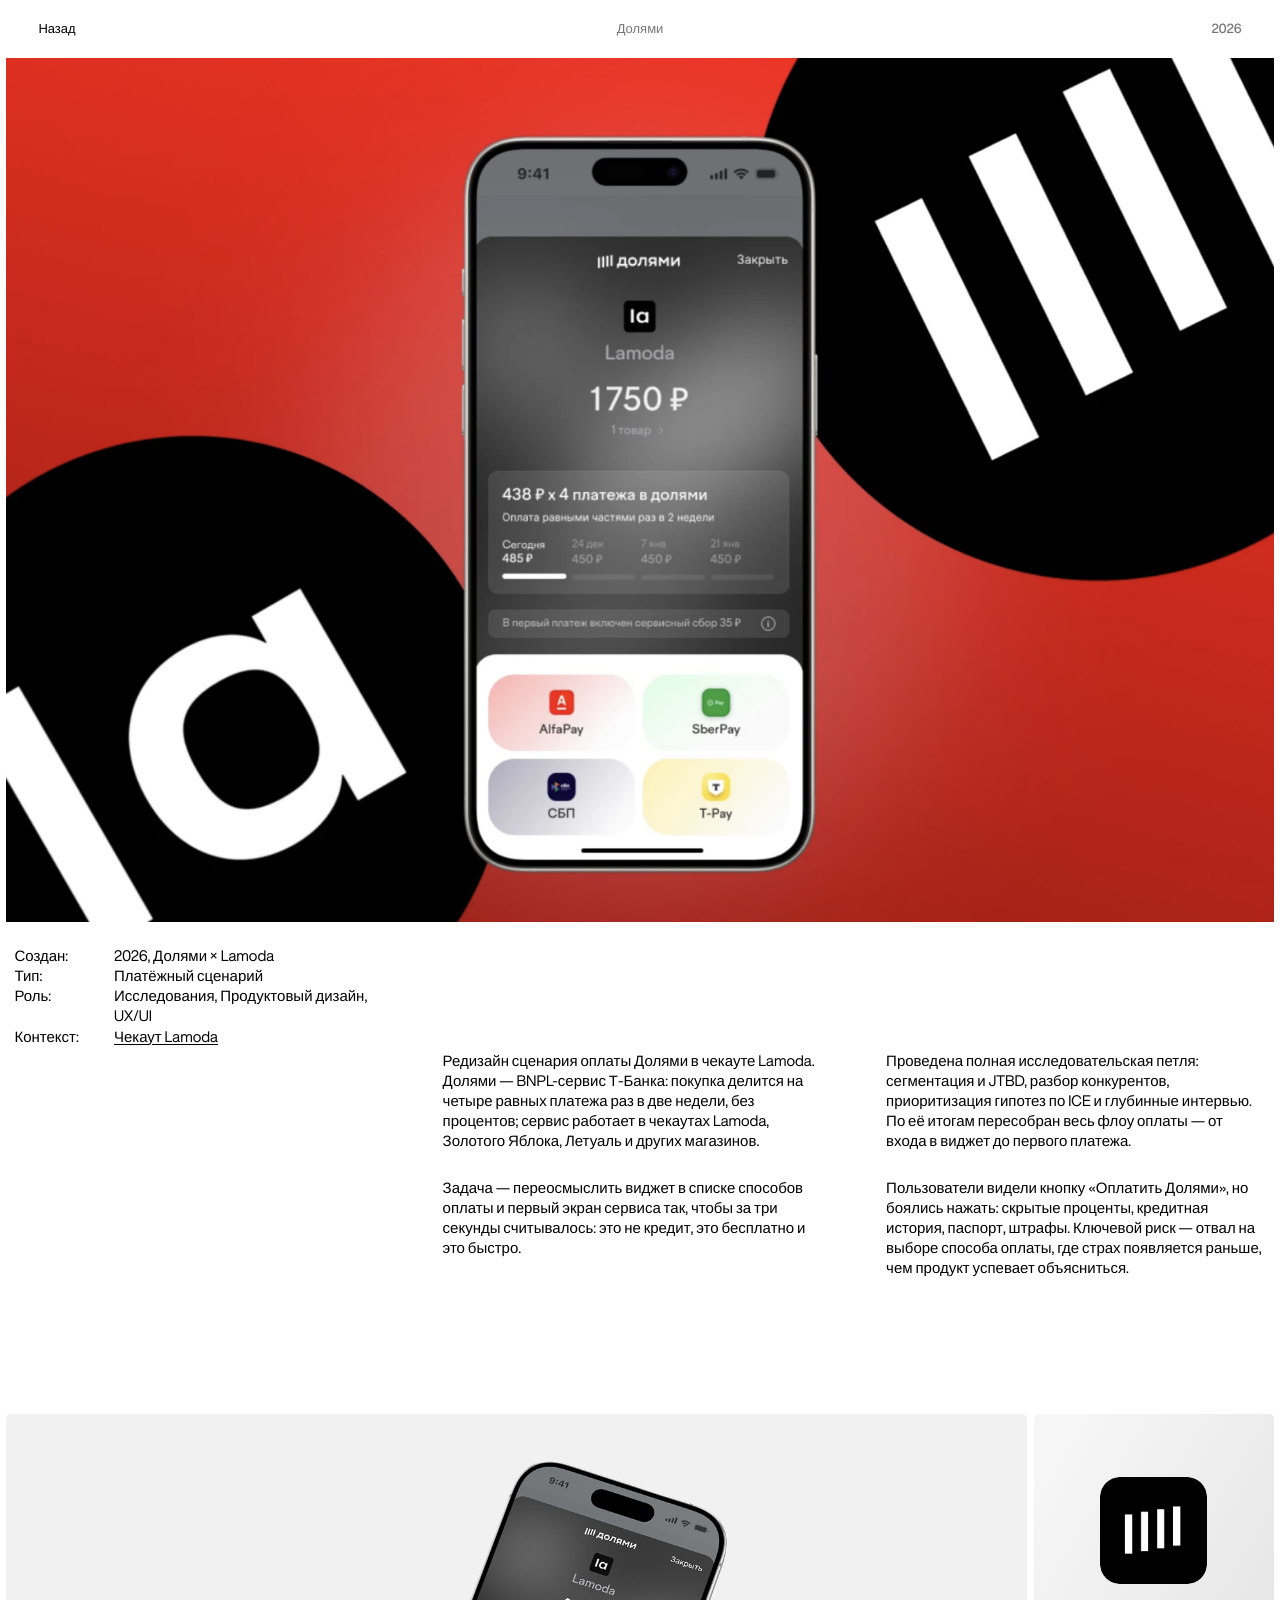
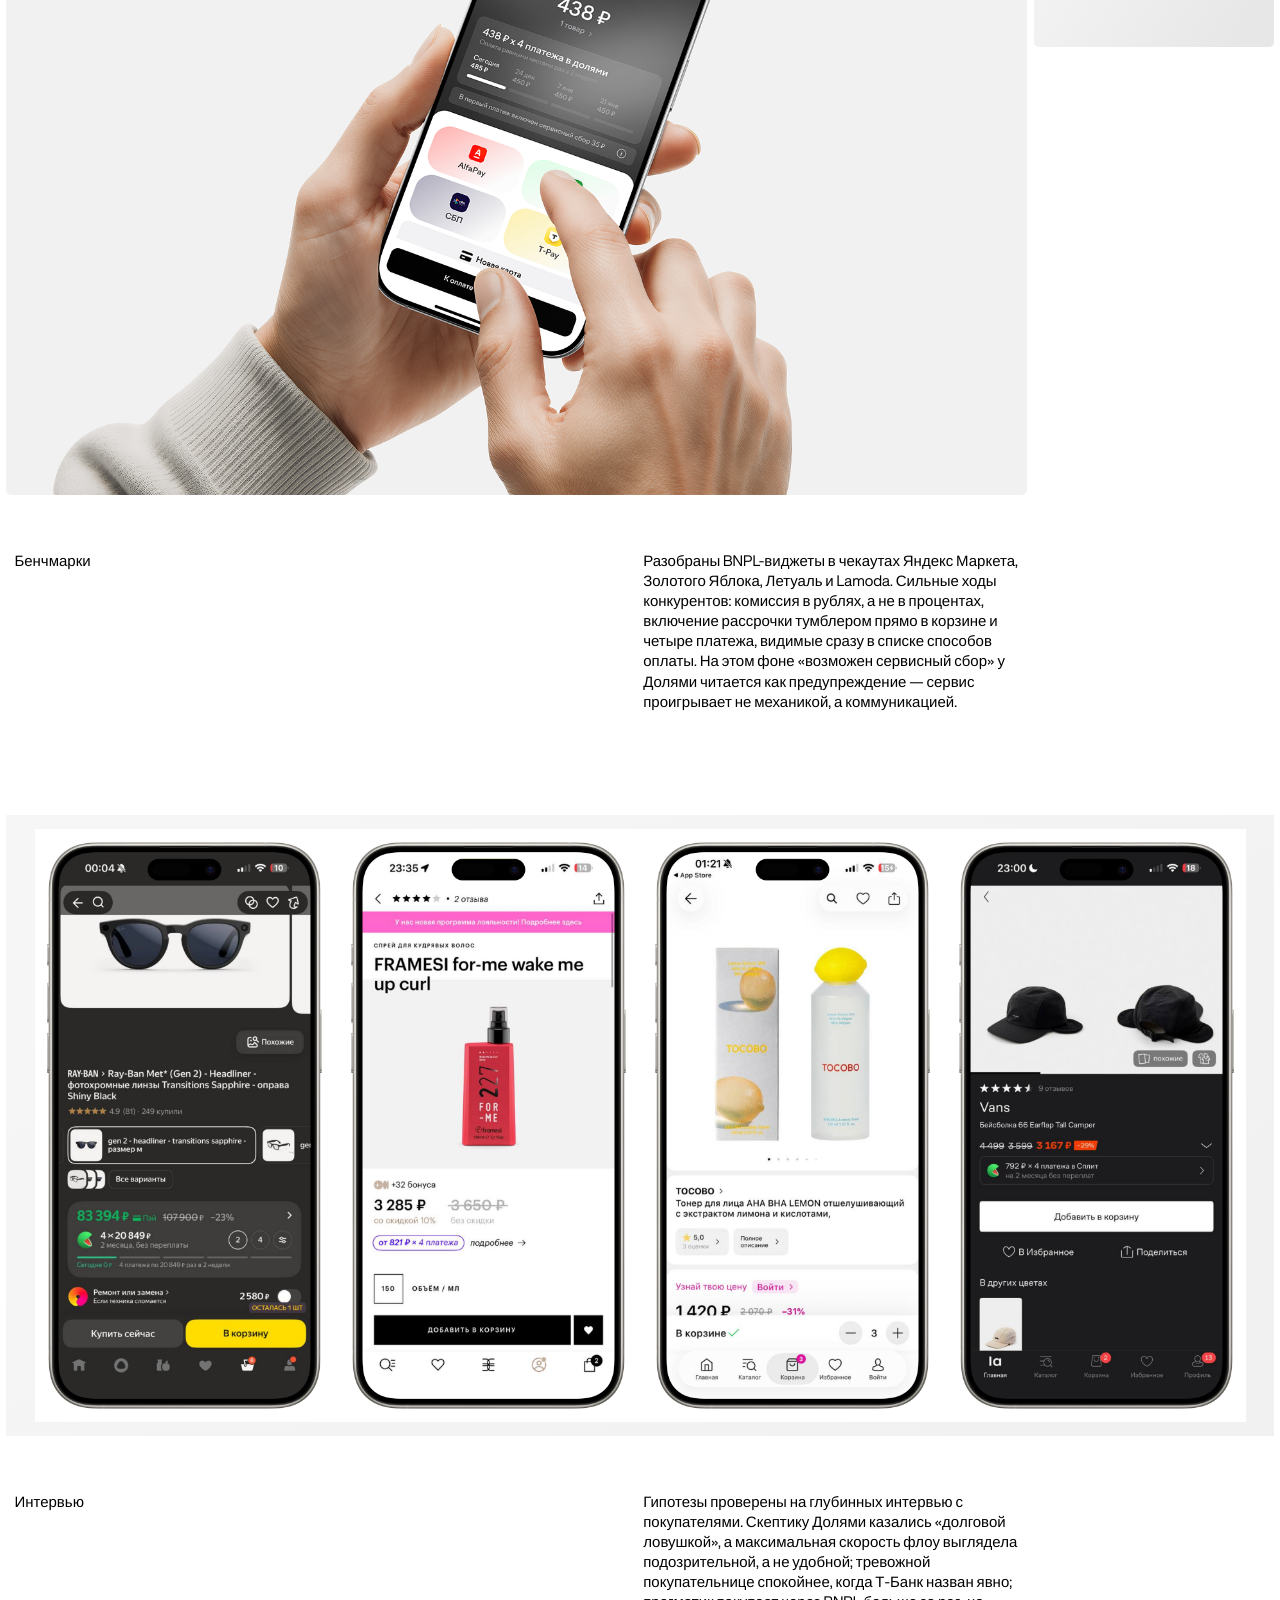
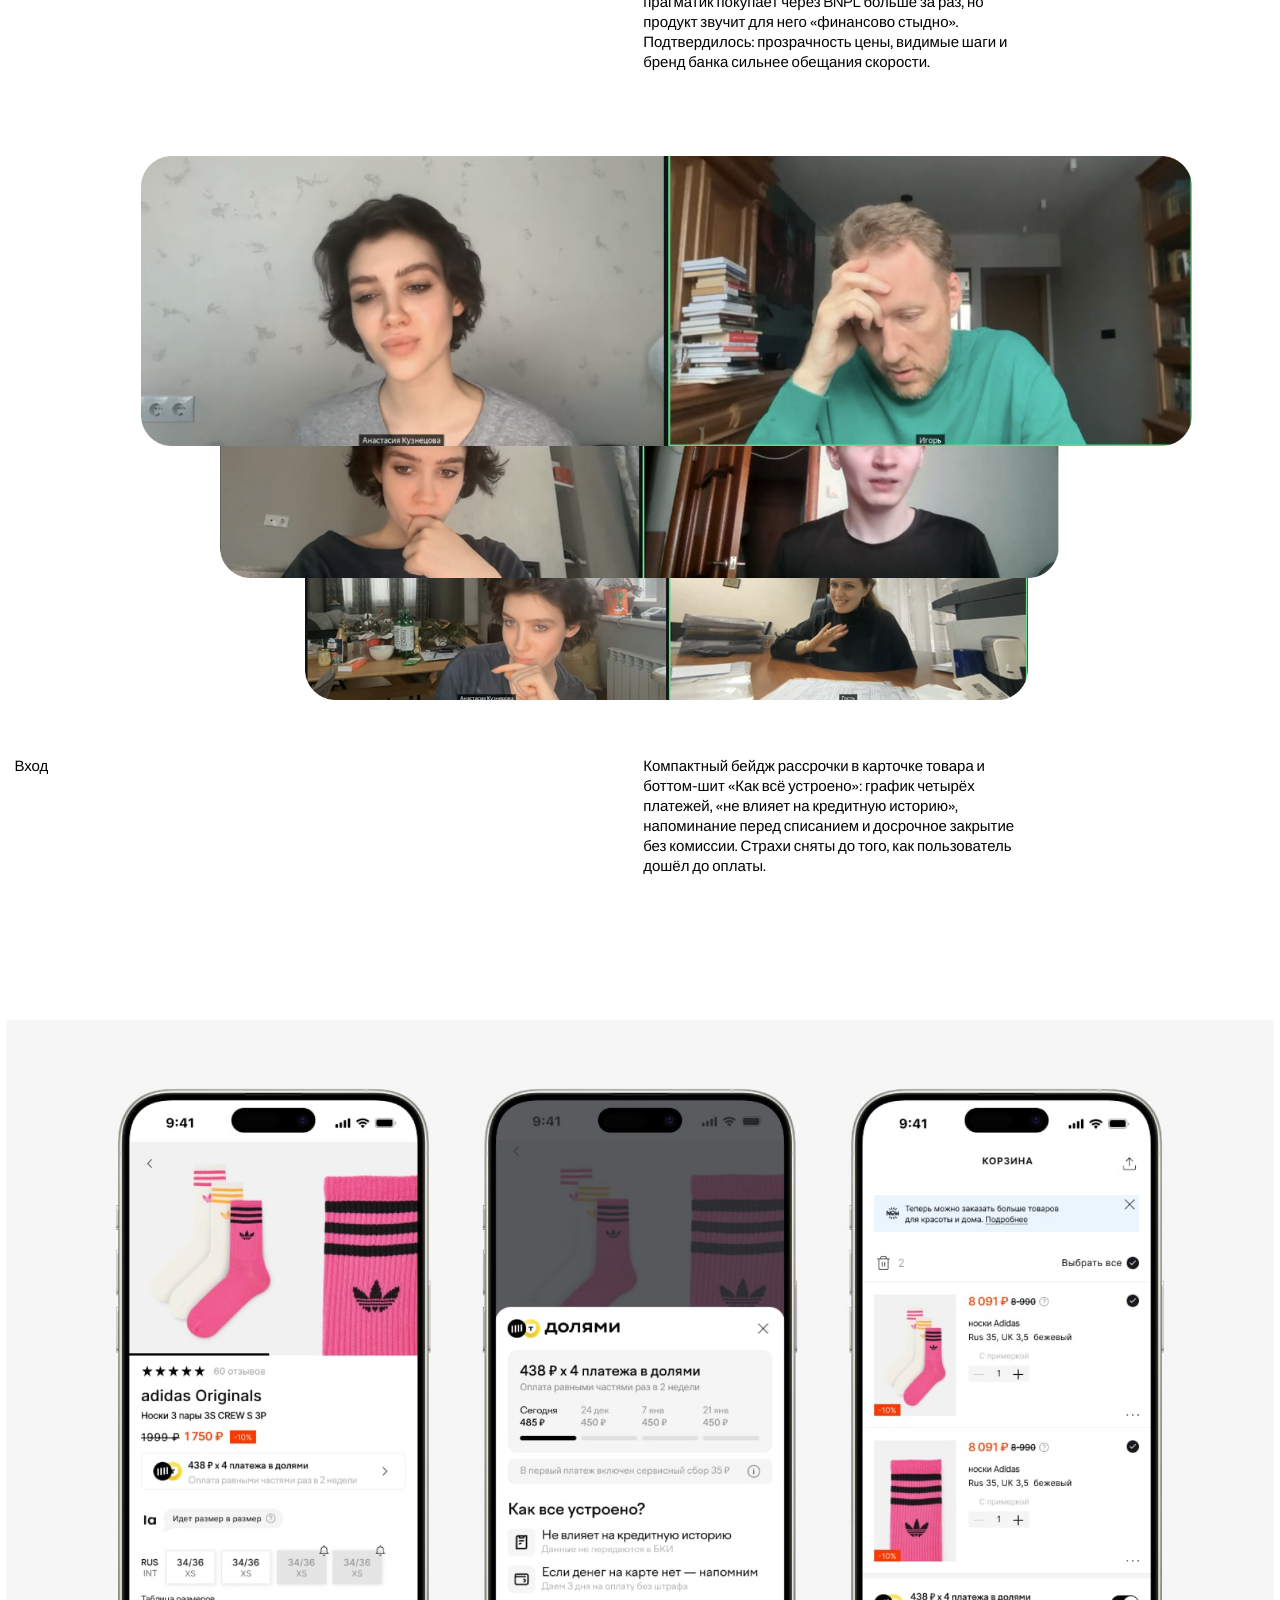
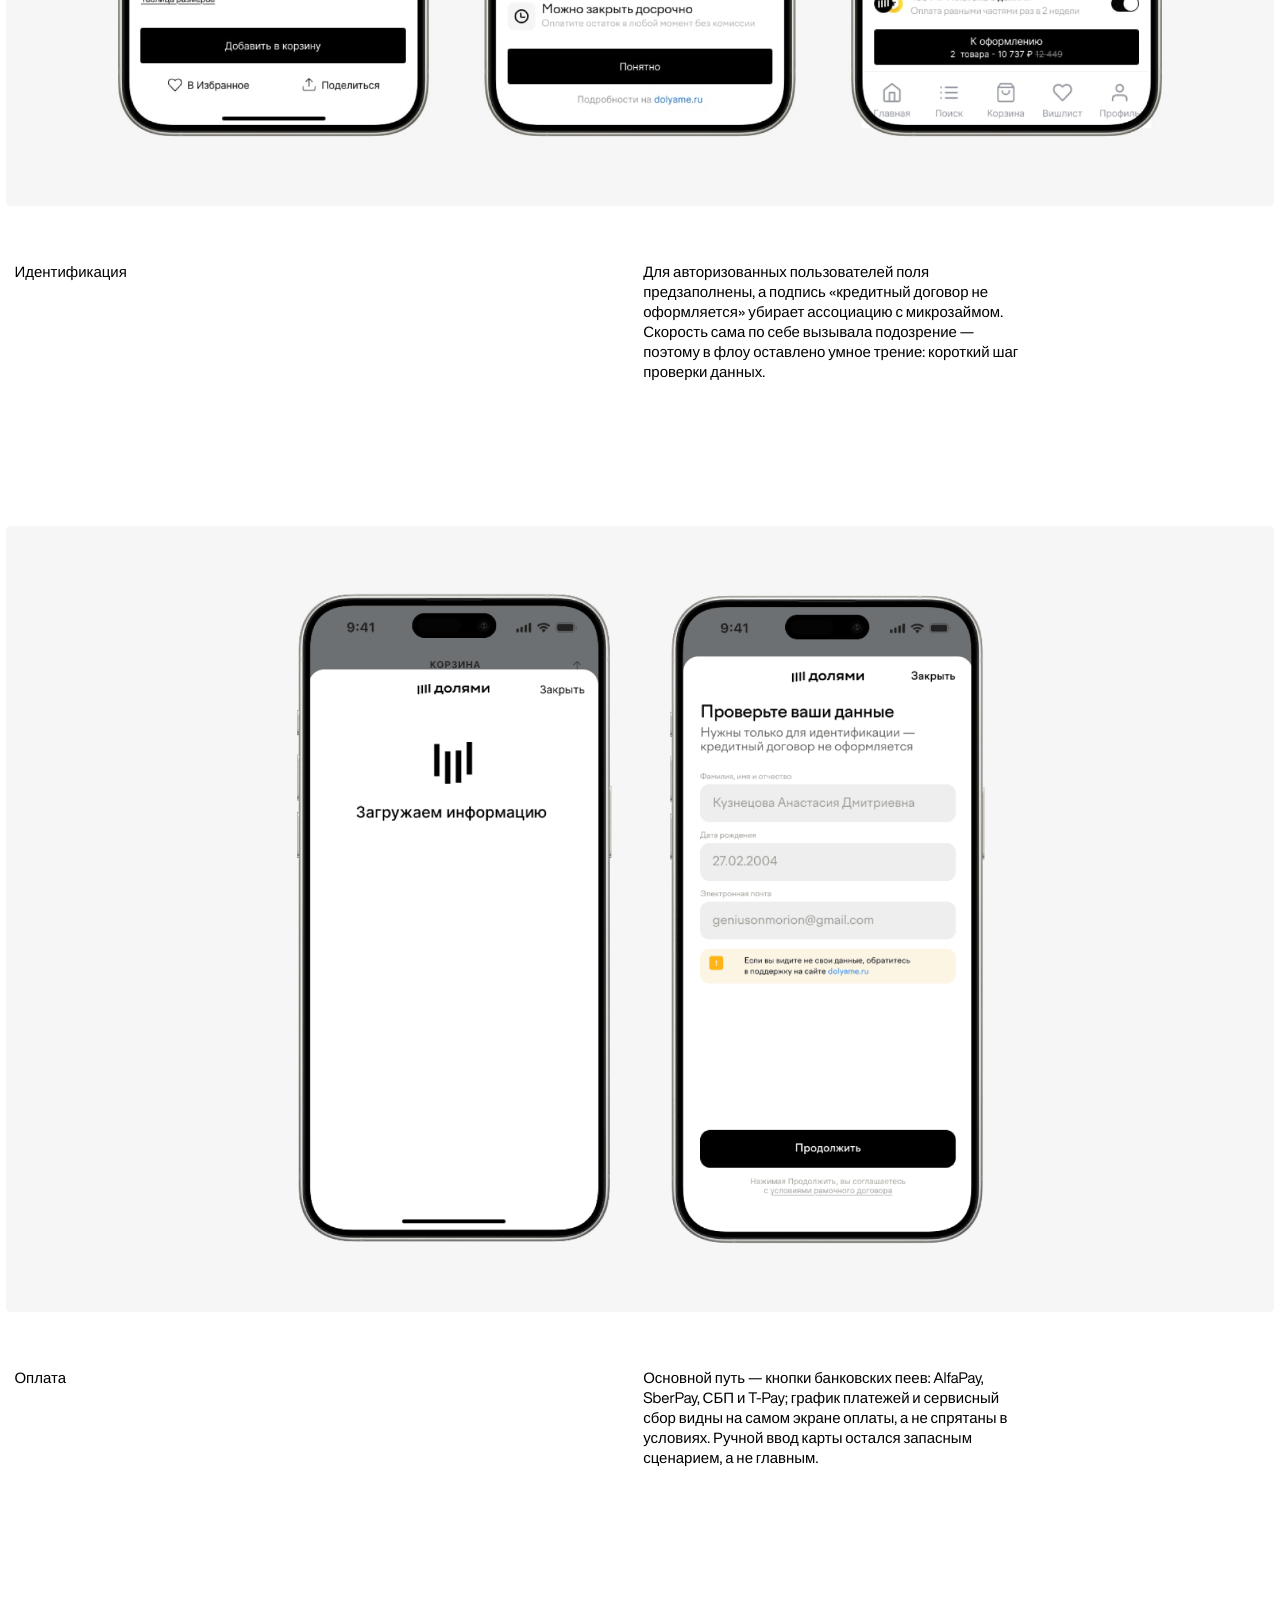
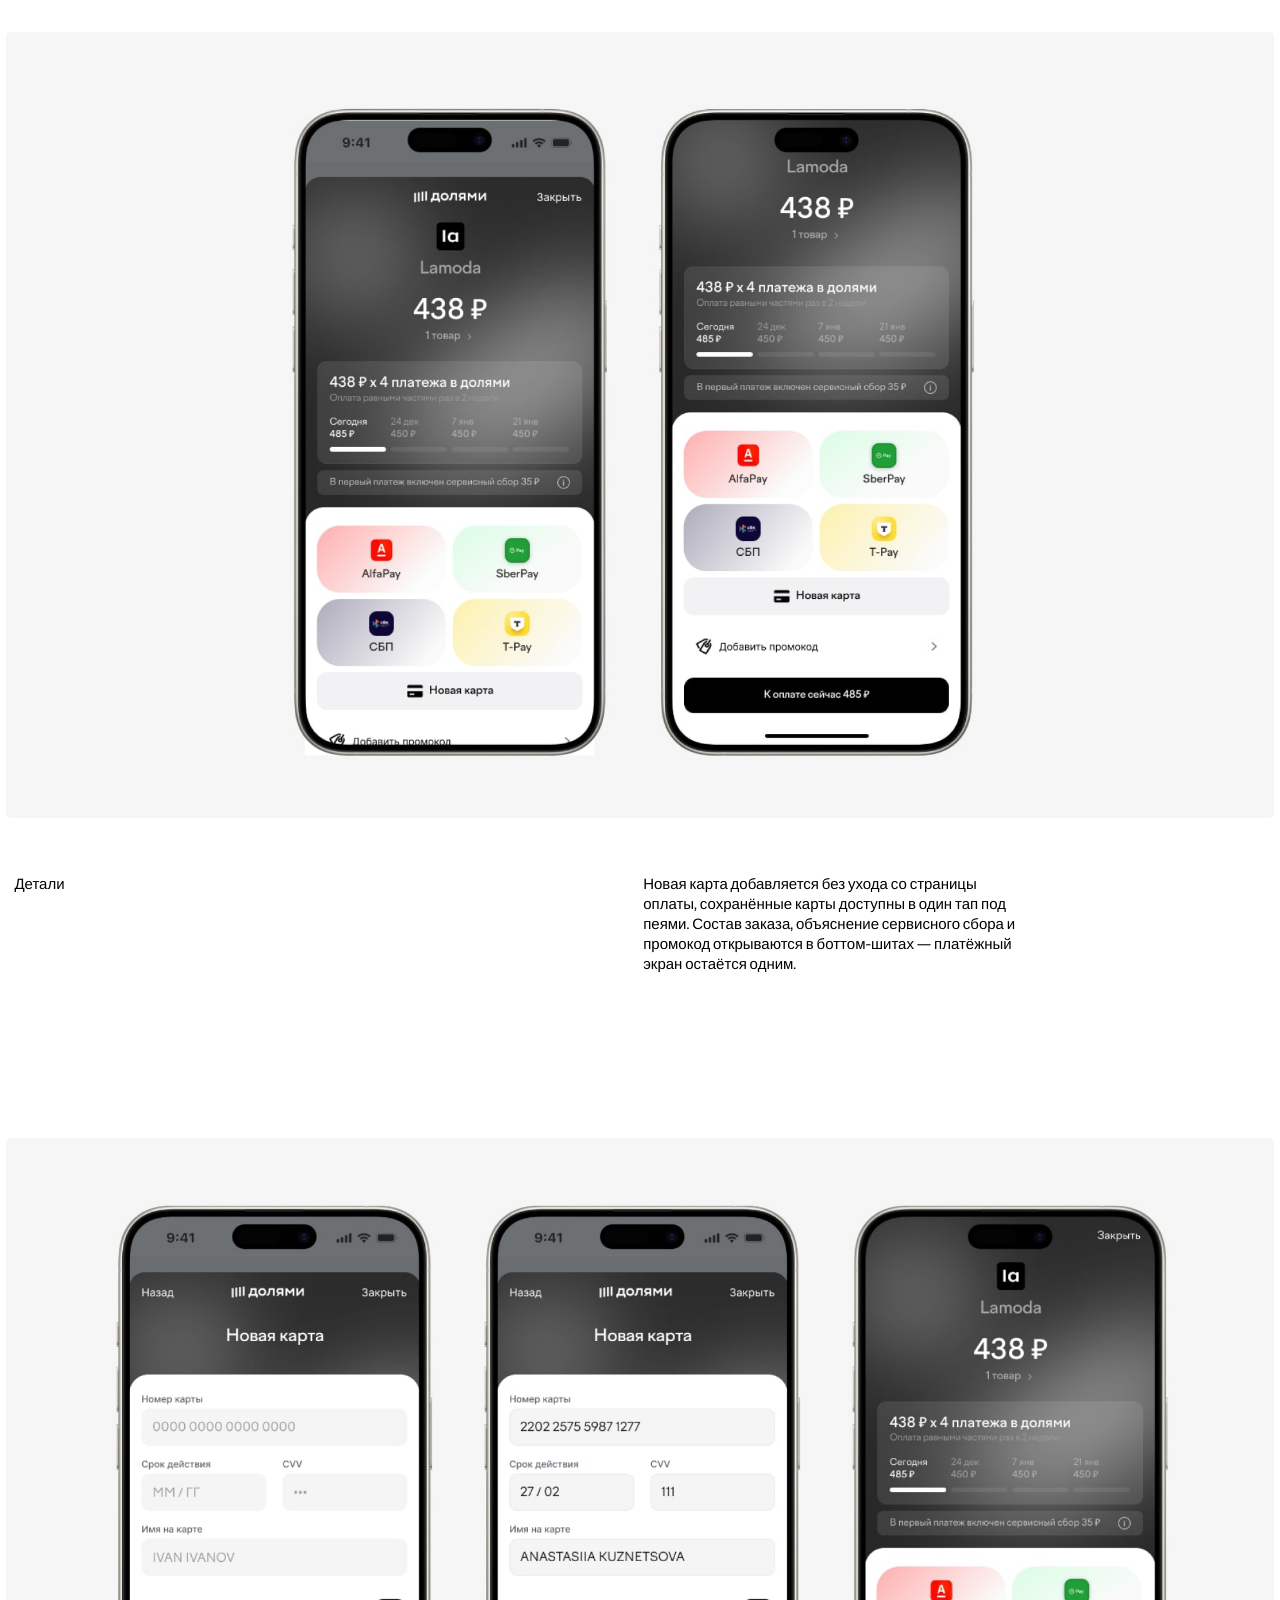
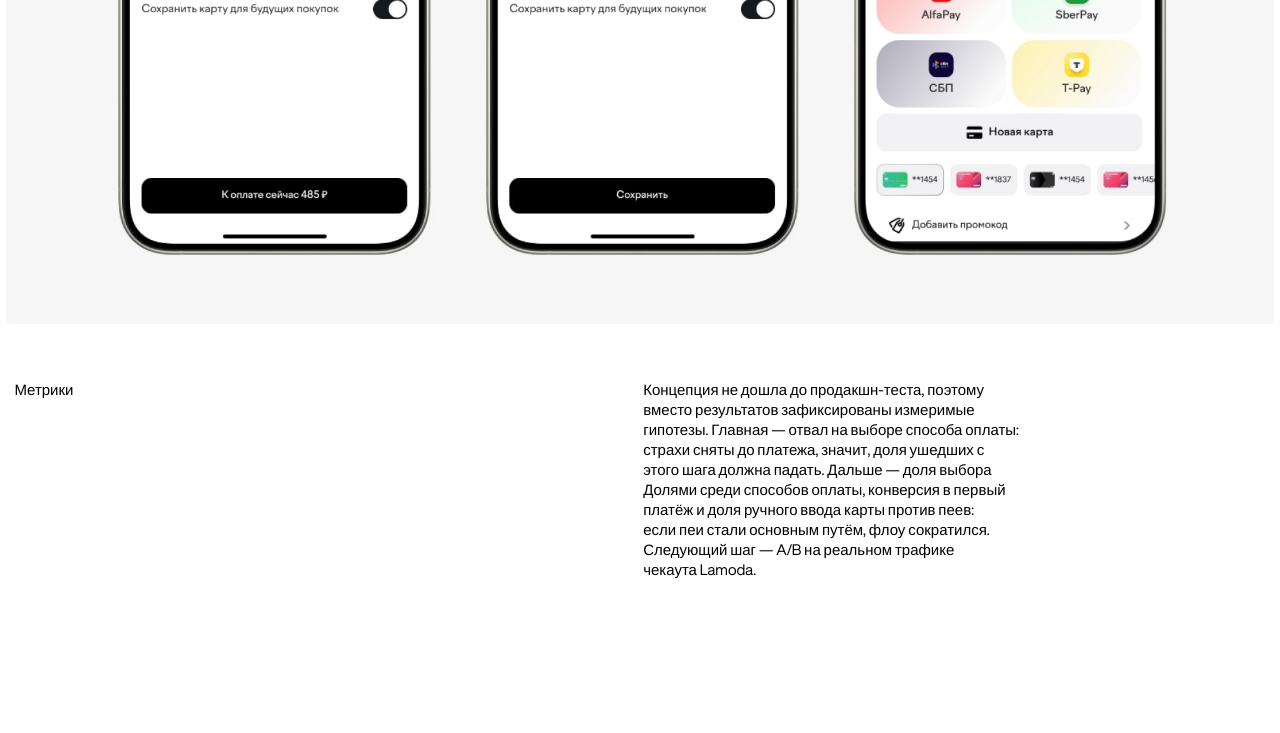
==== cases/dolyami/index.html @ 57964795 "Replace root site with design portfolio" ====
<!doctype html>
<html lang="ru">
  <head>
    <meta charset="UTF-8" />
    <meta name="viewport" content="width=device-width, initial-scale=1.0" />
    <script>
      if (window.self !== window.top) {
        document.documentElement.classList.add("case-embedded");
      }
    </script>
    <meta
      name="description"
      content="Кейс Долями × Lamoda: BNPL-сценарий оплаты — от виджета в чекауте до первого платежа."
    />
    <title>Долями - Анастасия Кузнецова</title>
    <link
      rel="icon"
      href="data:image/svg+xml,%3Csvg xmlns='http://www.w3.org/2000/svg' viewBox='0 0 64 64'%3E%3Crect width='64' height='64' rx='14' fill='%23161513'/%3E%3Cpath d='M20 18h24v6H30v8h12v6H30v8h15v6H20z' fill='%23fffaf2'/%3E%3C/svg%3E"
    />
    <link rel="stylesheet" href="../../styles.css?v=dolyami-case" />
  </head>
  <body class="case-page">
    <header class="case-page__header" aria-label="Навигация по кейсу">
      <a class="case-page__back" href="../../">Назад</a>
      <span>Долями</span>
      <span class="case-page__year">2026</span>
    </header>
    <main class="case-study">
      <figure class="case-study__hero case-study__hero--dolyami">
        <img
          src="../../assets/cases/dolyami/hero.png"
          alt="Обложка кейса Долями — экран оплаты Lamoda с графиком из четырёх платежей"
          decoding="async"
        />
      </figure>

      <section class="case-study__intro" aria-label="О проекте">
        <dl class="case-study__facts">
          <div><dt>Создан:</dt><dd>2026, Долями × Lamoda</dd></div>
          <div><dt>Тип:</dt><dd>Платёжный сценарий</dd></div>
          <div><dt>Роль:</dt><dd>Исследования, Продуктовый дизайн, UX/UI</dd></div>
          <div>
            <dt>Контекст:</dt>
            <dd>
              <span class="case-study__inline-link">Чекаут Lamoda</span>
            </dd>
          </div>
        </dl>
        <div class="case-study__intro-copy">
          <p>
            Редизайн сценария оплаты Долями в чекауте Lamoda. Долями —
            BNPL-сервис Т-Банка: покупка делится на четыре равных платежа
            раз в две недели, без процентов; сервис работает в чекаутах
            Lamoda, Золотого Яблока, Летуаль и других магазинов.
          </p>
          <p>
            Задача — переосмыслить виджет в списке способов оплаты и первый
            экран сервиса так, чтобы за три секунды считывалось: это не
            кредит, это бесплатно и это быстро.
          </p>
        </div>
        <div class="case-study__intro-copy">
          <p>
            Проведена полная исследовательская петля: сегментация и JTBD,
            разбор конкурентов, приоритизация гипотез по ICE и глубинные
            интервью. По её итогам пересобран весь флоу оплаты — от входа
            в виджет до первого платежа.
          </p>
          <p>
            Пользователи видели кнопку «Оплатить Долями», но боялись нажать:
            скрытые проценты, кредитная история, паспорт, штрафы. Ключевой
            риск — отвал на выборе способа оплаты, где страх появляется
            раньше, чем продукт успевает объясниться.
          </p>
        </div>
      </section>

      <section class="case-study__product-showcase case-study__product-showcase--dolyami" aria-label="Виджет в использовании">
        <figure class="case-study__media case-study__media--hand-dolyami">
          <img
            src="../../assets/cases/dolyami/hand-mockup.png"
            alt="Виджет Долями на экране смартфона в руке"
            loading="lazy"
            decoding="async"
          />
        </figure>
        <figure class="case-study__app-tile-dolyami">
          <img
            src="../../assets/cases/dolyami/app-icon.png"
            alt="Иконка сервиса Долями"
            loading="lazy"
            decoding="async"
          />
        </figure>
      </section>

      <section class="case-study__process-section" aria-labelledby="benchmarks-title">
        <div class="case-study__process-copy">
          <h2 id="benchmarks-title">Бенчмарки</h2>
          <p>
            Разобраны BNPL-виджеты в чекаутах Яндекс Маркета, Золотого
            Яблока, Летуаль и Lamoda. Сильные ходы конкурентов: комиссия в
            рублях, а не в процентах, включение рассрочки тумблером прямо в
            корзине и четыре платежа, видимые сразу в списке способов
            оплаты. На этом фоне «возможен сервисный сбор» у Долями
            читается как предупреждение — сервис проигрывает не механикой,
            а коммуникацией.
          </p>
        </div>
        <figure class="case-study__benchmark-visual case-study__benchmark-visual--dolyami" aria-label="BNPL-виджеты Яндекс Маркета, Золотого Яблока, Летуаль и Lamoda">
          <img src="../../assets/cases/dolyami/benchmark-phones.png" alt="Четыре смартфона с BNPL-виджетами конкурентов" loading="lazy" decoding="async" />
        </figure>
      </section>

      <section class="case-study__process-section" aria-labelledby="interviews-title">
        <div class="case-study__process-copy">
          <h2 id="interviews-title">Интервью</h2>
          <p>
            Гипотезы проверены на глубинных интервью с покупателями.
            Скептику Долями казались «долговой ловушкой», а максимальная
            скорость флоу выглядела подозрительной, а не удобной; тревожной
            покупательнице спокойнее, когда Т-Банк назван явно; прагматик
            покупает через BNPL больше за раз, но продукт звучит для него
            «финансово стыдно». Подтвердилось: прозрачность цены, видимые
            шаги и бренд банка сильнее обещания скорости.
          </p>
        </div>
        <figure class="case-study__interview-collage" aria-label="Кадры интервью с респондентами">
          <img src="../../assets/cases/dolyami/interview-1.png" alt="Запись интервью с респондентом" loading="lazy" decoding="async" />
          <img src="../../assets/cases/dolyami/interview-2.png" alt="Запись интервью с респондентом" loading="lazy" decoding="async" />
          <img src="../../assets/cases/dolyami/interview-3.png" alt="Запись интервью с респондентом" loading="lazy" decoding="async" />
        </figure>
      </section>

      <section class="case-study__caption" aria-labelledby="entry-title">
        <h2 id="entry-title">Вход</h2>
        <p>
          Компактный бейдж рассрочки в карточке товара и боттом-шит «Как
          всё устроено»: график четырёх платежей, «не влияет на кредитную
          историю», напоминание перед списанием и досрочное закрытие без
          комиссии. Страхи сняты до того, как пользователь дошёл до оплаты.
        </p>
      </section>

      <figure class="case-study__media case-study__media--dolyami-panel">
        <img src="../../assets/cases/dolyami/screen-panel-1.png" alt="Карточка товара с бейджем Долями, боттом-шит с условиями и корзина с тумблером рассрочки" loading="lazy" decoding="async" />
      </figure>

      <section class="case-study__caption" aria-labelledby="identification-title">
        <h2 id="identification-title">Идентификация</h2>
        <p>
          Для авторизованных пользователей поля предзаполнены, а подпись
          «кредитный договор не оформляется» убирает ассоциацию с
          микрозаймом. Скорость сама по себе вызывала подозрение — поэтому
          в флоу оставлено умное трение: короткий шаг проверки данных.
        </p>
      </section>

      <figure class="case-study__media case-study__media--dolyami-panel">
        <img src="../../assets/cases/dolyami/screen-panel-2.png" alt="Экран загрузки и проверка данных с подписью «кредитный договор не оформляется»" loading="lazy" decoding="async" />
      </figure>

      <section class="case-study__caption" aria-labelledby="payment-title">
        <h2 id="payment-title">Оплата</h2>
        <p>
          Основной путь — кнопки банковских пеев: AlfaPay, SberPay, СБП и
          T-Pay; график платежей и сервисный сбор видны на самом экране
          оплаты, а не спрятаны в условиях. Ручной ввод карты остался
          запасным сценарием, а не главным.
        </p>
      </section>

      <figure class="case-study__media case-study__media--dolyami-panel">
        <img src="../../assets/cases/dolyami/screen-panel-3.png" alt="Экран оплаты Долями с графиком платежей и кнопками банковских пеев" loading="lazy" decoding="async" />
      </figure>

      <section class="case-study__caption" aria-labelledby="details-title">
        <h2 id="details-title">Детали</h2>
        <p>
          Новая карта добавляется без ухода со страницы оплаты, сохранённые
          карты доступны в один тап под пеями. Состав заказа, объяснение
          сервисного сбора и промокод открываются в боттом-шитах —
          платёжный экран остаётся одним.
        </p>
      </section>

      <figure class="case-study__media case-study__media--dolyami-panel">
        <img src="../../assets/cases/dolyami/screen-panel-4.png" alt="Форма новой карты и экран оплаты с сохранёнными картами" loading="lazy" decoding="async" />
      </figure>

      <section class="case-study__caption" aria-labelledby="metrics-title">
        <h2 id="metrics-title">Метрики</h2>
        <p>
          Концепция не дошла до продакшн-теста, поэтому вместо результатов
          зафиксированы измеримые гипотезы. Главная — отвал на выборе
          способа оплаты: страхи сняты до платежа, значит, доля ушедших с
          этого шага должна падать. Дальше — доля выбора Долями среди
          способов оплаты, конверсия в первый платёж и доля ручного ввода
          карты против пеев: если пеи стали основным путём, флоу
          сократился. Следующий шаг — A/B на реальном трафике чекаута
          Lamoda.
        </p>
      </section>
    </main>
  </body>
</html>
---- styles.css ----
@font-face {
  font-family: "Helvetica Now Display";
  src:
    url("./fonts/helvetica-now/HelveticaNowDisplay-Regular.woff2") format("woff2"),
    url("./fonts/helvetica-now/HelveticaNowDisplay-Regular.woff") format("woff");
  font-weight: 400;
  font-style: normal;
  font-display: swap;
}

@font-face {
  font-family: "Helvetica Now Display";
  src:
    url("./fonts/helvetica-now/HelveticaNowDisplay-Medium.woff2") format("woff2"),
    url("./fonts/helvetica-now/HelveticaNowDisplay-Medium.woff") format("woff");
  font-weight: 500;
  font-style: normal;
  font-display: swap;
}

:root {
  color-scheme: light;
  --page: #fff;
  --paper: #ffffff;
  --ink: #000;
  --muted: #777;
  --quiet: #777;
  --line: #efefef;
  --line-strong: #ddd;
  --soft: #f3f3f3;
  --smoke: rgba(22, 21, 19, 0.08);
  --shadow: 0 24px 80px rgba(28, 25, 20, 0.1);
  --grid-left: clamp(292px, 31vw, 420px);
  --radius: 4px;
  --ease: cubic-bezier(0.25, 0.46, 0.45, 0.94);
  --spring: cubic-bezier(0.34, 1.56, 0.64, 1);
  --font-sans: "Helvetica Now Display", "Helvetica Neue", Helvetica, Arial, sans-serif;
  --font-intro: "Helvetica Now Display", "Helvetica Neue", Helvetica, Arial, sans-serif;
  font-family: var(--font-sans);
}

* {
  box-sizing: border-box;
}

html {
  min-height: 100%;
  width: 100%;
  overflow-x: hidden;
  scroll-behavior: smooth;
}

body {
  width: 100%;
  min-height: 100%;
  margin: 0;
  background: var(--page);
  color: var(--ink);
  font-family: inherit;
  font-size: 12px;
  font-weight: 400;
  line-height: 14px;
  letter-spacing: 0;
  text-rendering: geometricPrecision;
  -webkit-font-smoothing: antialiased;
  -moz-osx-font-smoothing: grayscale;
  overflow-x: hidden;
}

button,
a {
  font: inherit;
  letter-spacing: 0;
}

button {
  padding: 0;
  border: 0;
  background: none;
  color: inherit;
  cursor: pointer;
}

button:focus-visible,
a:focus-visible {
  outline: 2px solid rgba(22, 21, 19, 0.72);
  outline-offset: 3px;
}

a {
  color: inherit;
  text-decoration: none;
}

p,
h1,
h2,
h3 {
  margin: 0;
}

.case-page {
  --case-gap: clamp(4px, 0.5vw, 10px);
  --case-card-gap: clamp(6px, 0.75vw, 15px);
  --case-tight-gap: clamp(8px, 0.52vw, 10px);
  --case-feature-gap: clamp(18px, 1.42vw, 28px);
  --case-copy-width: clamp(360px, 29.65vw, 585px);
  --case-text-space: clamp(56px, 4.36vw, 86px);
  --case-text-min-height: clamp(320px, 21vw, 414px);
  min-height: 100vh;
  background: #fff;
  color: var(--ink);
  font-family: var(--font-sans);
  font-size: clamp(15px, 1.12vw, 22px);
  line-height: 1.34;
}

.case-page__header {
  min-height: 58px;
  display: grid;
  grid-template-columns: 1fr auto 1fr;
  align-items: center;
  position: relative;
  z-index: 5;
  padding: 16px clamp(16px, 3vw, 40px);
  background: rgba(255, 255, 255, 0.94);
  color: var(--muted);
  font-size: 13px;
  font-weight: 500;
}

.case-page__back {
  justify-self: start;
  color: var(--ink);
}

.case-page__back:hover {
  color: var(--muted);
}

.case-page__year {
  justify-self: end;
}

.case-embedded .case-page__header {
  display: none;
}

.case-study {
  width: min(100%, 1972px);
  display: grid;
  gap: 0;
  margin: 0 auto;
  padding: 0 var(--case-gap) clamp(72px, 7vw, 140px);
}

.case-study figure {
  min-width: 0;
  margin: 0;
}

.case-study img {
  width: 100%;
  display: block;
}

.case-study p {
  text-wrap: pretty;
}

.case-study h2 {
  text-wrap: balance;
}

.case-study__hero {
  aspect-ratio: 1972 / 1310;
  overflow: hidden;
  border-radius: 0;
  background: #eeeeed;
}

.case-study__hero img,
.case-study__hero video,
.case-study__media img,
.case-study__media video {
  width: 100%;
  height: 100%;
  display: block;
  object-fit: cover;
}

.case-study__intro {
  min-height: clamp(360px, 28.45vw, 561px);
  display: grid;
  grid-template-columns: minmax(320px, 1fr) repeat(2, minmax(0, var(--case-copy-width)));
  gap: clamp(34px, 5vw, 100px);
  padding: clamp(24px, 1.7vw, 34px) 8px 40px;
}

.case-study__facts {
  margin: 0;
}

.case-study__facts div {
  display: grid;
  grid-template-columns: minmax(76px, 0.72fr) minmax(0, 2.28fr);
  gap: 16px;
}

.case-study__facts dt,
.case-study__facts dd {
  margin: 0;
}

.case-study__inline-link {
  text-decoration: underline;
  text-decoration-thickness: 1px;
  text-underline-offset: 2px;
}

.case-study__intro-copy {
  width: 100%;
  max-width: var(--case-copy-width);
  display: grid;
  align-content: start;
  gap: 26px;
  padding-top: clamp(70px, 8.2vw, 162px);
}

.case-study__product-showcase {
  display: grid;
  grid-template-columns: minmax(0, 1433fr) minmax(240px, 508fr);
  align-items: start;
  gap: var(--case-gap);
  margin-top: clamp(56px, 7.5vw, 148px);
}

.case-study__media {
  overflow: hidden;
  background: #efefef;
}

.case-study__media--product {
  aspect-ratio: 1433 / 945;
  border-radius: 0;
}

.case-study__app-mark {
  aspect-ratio: 508 / 346;
  display: grid;
  place-items: center;
  position: relative;
  overflow: hidden;
  border-radius: 0;
  background: linear-gradient(131deg, #f6f6f6 11%, #e7e7e7 89%);
}

.case-study__app-mark video {
  width: 100%;
  height: 100%;
  display: block;
  position: absolute;
  inset: 0;
  object-fit: cover;
  object-position: center 49%;
}

.case-study__process-copy {
  min-height: var(--case-text-min-height);
  display: grid;
  grid-template-columns: repeat(4, minmax(0, 1fr));
  gap: var(--case-gap);
  padding: var(--case-text-space) 8px;
}

.case-study__process-section--discovery .case-study__process-copy {
  min-height: var(--case-text-min-height);
  padding-block: var(--case-text-space);
}

.case-study__process-copy h2,
.case-study__process-copy p {
  margin: 0;
  font-size: inherit;
  font-weight: 400;
  line-height: inherit;
}

.case-study__process-copy h2 {
  grid-column: 1;
}

.case-study__process-copy p {
  grid-column: 3 / 5;
  width: 100%;
  max-width: var(--case-copy-width);
  padding-top: 0;
}

.case-study__benchmark-visual,
.case-study__discovery-visual {
  aspect-ratio: 1952 / 1009;
  position: relative;
  overflow: hidden;
  border-radius: 0;
  background: linear-gradient(138.48deg, #f6f6f6 10.79%, #f1f1f1 89.21%);
}

.case-study__benchmark-row {
  width: 96.5164%;
  height: 91.3776%;
  display: grid;
  grid-template-columns: repeat(4, minmax(0, 1fr));
  gap: 0.4246%;
  position: absolute;
  top: 4.2616%;
  left: 1.7418%;
}

.case-study__benchmark-phone {
  min-width: 0;
  width: 100%;
  height: 100%;
}

.case-study__benchmark-phone img {
  width: 100%;
  height: 100%;
  display: block;
  object-fit: contain;
}

.case-study__discovery-tile {
  width: var(--tile-w);
  height: var(--tile-h);
  position: absolute;
  top: var(--tile-y);
  left: var(--tile-x);
  overflow: hidden;
  border-radius: 0;
  background: #fff;
}

.case-study__discovery-tile img {
  width: 100%;
  height: 100%;
  display: block;
  object-fit: cover;
}

.case-study__discovery-tile--crop-top img {
  object-position: center top;
}

.case-study__discovery-tile--crop-bottom img {
  object-position: center bottom;
}

.case-study__discovery-tile--listing-top img,
.case-study__discovery-tile--listing-middle img,
.case-study__discovery-tile--listing-bottom img {
  height: auto;
  position: absolute;
  left: 0;
}

.case-study__discovery-tile--listing-top img {
  top: -6.81%;
}

.case-study__discovery-tile--listing-middle img {
  top: -83.16%;
}

.case-study__discovery-tile--listing-bottom img {
  top: -272.21%;
}

.case-study__process-section--discovery + .case-study__story {
  margin-top: 0;
}

.case-study__story {
  min-height: var(--case-text-min-height);
  display: grid;
  grid-template-columns: minmax(0, 1fr) repeat(2, minmax(0, var(--case-copy-width)));
  gap: clamp(34px, 5vw, 100px);
  padding: var(--case-text-space) 8px;
}

.case-study__story h2,
.case-study__caption h2 {
  font-size: inherit;
  font-weight: 400;
  line-height: inherit;
}

.case-study__story p {
  width: 100%;
  max-width: var(--case-copy-width);
  padding-top: 0;
}

.case-study__main-motion {
  aspect-ratio: 1952 / 1060;
  position: relative;
  overflow: hidden;
  border-radius: 0;
  background: linear-gradient(137.08deg, #f7f7f7 10.79%, #eaeaea 89.21%);
}

.case-study__main-motion video {
  width: 69.672%;
  height: 100%;
  display: block;
  position: absolute;
  top: 0;
  left: 50%;
  object-fit: cover;
  object-position: center;
  transform: translateX(-50%);
}

.case-study__main-motion + .case-study__screen-grid {
  margin-top: var(--case-tight-gap);
}

.case-study__screen-grid {
  display: grid;
  grid-template-columns: repeat(3, minmax(0, 1fr));
  gap: var(--case-card-gap);
}

.case-study__screen-card {
  aspect-ratio: 711 / 1109;
  display: grid;
  place-items: center;
  overflow: hidden;
  border-radius: 0;
  background: linear-gradient(110deg, #f6f6f6 11%, #e7e7e7 89%);
}

.case-study__screen-grid--compact .case-study__screen-card {
  aspect-ratio: 711 / 1109;
}

.case-study__screen-card img {
  width: 100%;
  height: 100%;
  object-fit: cover;
}

.case-study__caption {
  min-height: var(--case-text-min-height);
  display: grid;
  grid-template-columns: repeat(4, minmax(0, 1fr));
  gap: var(--case-gap);
  padding: var(--case-text-space) 8px;
}

.case-study__caption h2 {
  grid-column: 1;
}

.case-study__caption p {
  grid-column: 3 / 5;
  align-self: start;
  width: 100%;
  max-width: var(--case-copy-width);
}

.case-study__caption-copy {
  grid-column: 3 / 5;
  align-self: start;
  width: 100%;
  max-width: var(--case-copy-width);
}

.case-study__caption-copy p + p {
  margin-top: 1em;
}

.case-study__split {
  display: grid;
  gap: var(--case-gap);
  align-items: start;
}

.case-study__split--catalog {
  grid-template-columns: minmax(0, 1252fr) minmax(0, 690fr);
}

.case-study__media--navigation {
  aspect-ratio: 1252 / 1246;
}

.case-study__media--portrait {
  aspect-ratio: 690 / 966;
}

.case-study__editorial {
  display: grid;
  grid-template-columns: minmax(0, calc((200% - var(--case-card-gap)) / 3)) minmax(260px, 1fr);
  gap: var(--case-gap);
  align-items: start;
}

.case-study__media--editorial {
  aspect-ratio: 1295 / 810;
}

.case-study__editorial p {
  width: 100%;
  max-width: var(--case-copy-width);
  margin: var(--case-text-space) auto 0;
}

.case-study__media--checkout {
  aspect-ratio: 1952 / 1220;
  background: #efefef;
}

.case-study__media--checkout img {
  object-fit: contain;
  object-position: center bottom;
  padding: clamp(12px, 1.5vw, 30px) 0 0;
}

.case-study__editorial + .case-study__screen-grid {
  margin-top: var(--case-feature-gap);
}

.case-study__media--checkout + .case-study__screen-grid {
  margin-top: var(--case-tight-gap);
}

.case-study__split--research {
  grid-template-columns: minmax(0, 1349fr) minmax(0, 588fr);
}

.case-study__media--research {
  aspect-ratio: 1349 / 1261;
}

.case-study__media--ring {
  aspect-ratio: 588 / 824;
}

.case-study__media--final-photo {
  aspect-ratio: 1952 / 1105;
  border-radius: 0;
}

.case-study__media--final-photo img {
  object-fit: cover;
}

.sber-case__motion {
  aspect-ratio: 1972 / 1110;
  position: relative;
  overflow: hidden;
  background: #000;
}

.sber-case__background {
  width: 100%;
  height: 100%;
  display: block;
  position: absolute;
  inset: 0;
  object-fit: cover;
  background: #000;
}

.sber-case__interface {
  width: 62.88%;
  height: 63.064%;
  display: block;
  position: absolute;
  top: 18.468%;
  left: 18.56%;
  object-fit: cover;
  background: #000;
}

.sber-case .case-study__caption h1 {
  grid-column: 1;
  font-size: inherit;
  font-weight: 400;
  line-height: inherit;
}

.case-study__outro {
  min-height: clamp(600px, 52vw, 1027px);
  display: grid;
  grid-template-columns: repeat(4, minmax(0, 1fr));
  gap: var(--case-gap);
  align-content: start;
  padding: clamp(44px, 4vw, 80px) 8px 80px;
}

.case-study__outro h2 {
  grid-column: 1 / span 2;
  max-width: 1100px;
  font-size: clamp(40px, 4.35vw, 86px);
  font-weight: 400;
  line-height: 1.02;
}

.case-study__outro-copy {
  grid-column: 3;
  width: 100%;
  max-width: var(--case-copy-width);
  display: grid;
  gap: 28px;
  margin-top: clamp(90px, 12vw, 236px);
}

.case-study__outro > p {
  grid-column: 4;
  margin-top: clamp(90px, 12vw, 236px);
}

.profile {
  position: fixed;
  inset: 0 auto 0 0;
  z-index: 2;
  width: var(--grid-left);
  padding: clamp(36px, 7vh, 72px) clamp(28px, 6.2vw, 88px);
  background: linear-gradient(90deg, rgba(255, 255, 255, 0.78), rgba(255, 255, 255, 0.16));
  font-family: -apple-system, BlinkMacSystemFont, sans-serif;
  letter-spacing: -0.01em;
  overflow-x: hidden;
}

.profile__inner {
  max-width: 244px;
  min-height: 100%;
  display: flex;
  flex-direction: column;
}

.line-note {
  width: max-content;
  max-width: 220px;
  margin-bottom: clamp(34px, 8vh, 62px);
  color: var(--muted);
  font-size: 12px;
  font-weight: 400;
  line-height: 1.55;
}

h1 {
  display: grid;
  gap: 0;
  color: var(--ink);
  font-size: 28px;
  font-weight: 600;
  letter-spacing: -0.035em;
  line-height: 1.15;
}

.bio {
  min-width: 0;
  display: grid;
  gap: 22px;
  margin-top: 34px;
  color: var(--muted);
  font-size: 13px;
  font-weight: 400;
  letter-spacing: -0.01em;
  line-height: 1.55;
}

.bio p {
  min-width: 0;
  overflow-wrap: break-word;
}

.bio p:first-child {
  color: #5f5b54;
}

.socials {
  display: grid;
  justify-items: start;
  gap: 10px;
  margin-top: auto;
  padding-top: 44px;
}

.socials a {
  min-height: 38px;
  display: inline-flex;
  align-items: center;
  gap: 0;
  padding: 0 15px;
  border: 0;
  border-radius: 999px;
  background: rgba(255, 255, 255, 0.74);
  color: #24221f;
  font-size: 13px;
  font-weight: 500;
  letter-spacing: -0.01em;
  box-shadow: none;
  transition:
    transform 180ms ease,
    background 180ms ease;
}

.socials a:hover {
  transform: translateY(-1px);
  background: #fff;
}

.icon {
  display: none;
}

.contact {
  display: flex;
  align-items: center;
  gap: 8px;
  margin-top: 25px;
  color: var(--muted);
  font-size: 12px;
  font-weight: 400;
  letter-spacing: -0.01em;
}

.contact a {
  min-width: 0;
  overflow: hidden;
  text-overflow: ellipsis;
}

.copy-email {
  width: 30px;
  height: 30px;
  display: grid;
  place-items: center;
  position: relative;
  flex: 0 0 auto;
  border-radius: 8px;
  background: transparent;
  color: var(--muted);
}

.copy-email:hover {
  background: rgba(255, 255, 255, 0.78);
}

.copy-icon,
.copy-icon::after {
  width: 12px;
  height: 12px;
  display: block;
  border: 1px solid currentColor;
  border-radius: 3px;
}

.copy-icon {
  position: relative;
}

.copy-icon::after {
  content: "";
  position: absolute;
  right: -4px;
  bottom: -4px;
  background: var(--page);
}

.copy-label {
  width: max-content;
  position: absolute;
  left: 50%;
  bottom: calc(100% + 6px);
  padding: 4px 7px;
  border: 1px solid var(--line);
  border-radius: 6px;
  background: #fff;
  color: var(--ink);
  font-size: 10px;
  opacity: 0;
  transform: translate(-50%, 4px);
  transition:
    opacity 160ms ease,
    transform 160ms ease;
}

.copy-email.is-copied .copy-label,
.copy-email:hover .copy-label {
  opacity: 1;
  transform: translate(-50%, 0);
}

.copyright {
  margin-top: 14px;
  color: var(--quiet);
  font-size: 12px;
  font-weight: 400;
  letter-spacing: -0.01em;
}

.work {
  position: relative;
  z-index: 1;
  width: calc(100% - var(--grid-left));
  margin-left: var(--grid-left);
  padding: 8px 8px 96px;
  overflow-x: hidden;
}

.work__header {
  height: 54px;
  display: flex;
  align-items: start;
}

.work__header p {
  color: #34312d;
  font-size: 12px;
}

.view-switch {
  display: inline-flex;
  align-items: flex-start;
  gap: 24px;
  color: var(--ink);
  font-family: -apple-system, BlinkMacSystemFont, sans-serif;
}

.view-switch__button {
  position: relative;
  padding: 0 0 8px;
  background: transparent;
  color: #8a877f;
  font-size: 14px;
  font-weight: 500;
  letter-spacing: -0.01em;
  line-height: 1;
}

.view-switch__button::after {
  content: none;
}

.view-switch__button.is-active::after {
  opacity: 1;
  transform: scaleX(1);
}

.view-switch__button.is-active {
  color: var(--ink);
}

.view-panel[hidden] {
  display: none !important;
}

.case-list {
  display: grid;
  grid-template-columns: repeat(2, minmax(0, 1fr));
  gap: 8px;
}

.work-card {
  display: grid;
  gap: 18px;
  text-align: left;
  background: transparent;
  color: var(--ink);
}

.work-card:nth-child(odd) {
  transform: translateY(-4px);
}

.work-card:nth-child(even) {
  transform: translateY(34px);
}

.work-card:focus-visible {
  outline: 2px solid #1e1c18;
  outline-offset: 8px;
}

.work-card__meta {
  min-height: 48px;
  display: flex;
  justify-content: space-between;
  gap: 18px;
  padding-inline: 14px;
}

.work-card__meta h3 {
  max-width: 240px;
  font-size: 13px;
  font-weight: 620;
  line-height: 1.22;
}

.work-card__meta span {
  color: var(--quiet);
  font-size: 12px;
  white-space: nowrap;
}

.case-card {
  min-width: 0;
  display: grid;
  gap: 12px;
  padding: 0;
  border: 0;
  background: transparent;
  color: var(--ink);
  text-align: left;
}

.case-card:focus-visible {
  border-radius: 10px;
  outline: 2px solid rgba(22, 21, 19, 0.38);
  outline-offset: 8px;
}

.case-card__meta {
  min-height: 42px;
  display: flex;
  align-items: start;
  justify-content: space-between;
  gap: 18px;
  padding-inline: 2px;
}

.case-card__meta h3 {
  max-width: 240px;
  color: var(--ink);
  font-size: 14px;
  font-weight: 680;
  line-height: 1.15;
}

.case-card__meta p {
  margin-top: 4px;
  color: var(--muted);
  font-size: 12px;
}

.case-card__meta span {
  color: var(--quiet);
  font-size: 12px;
  white-space: nowrap;
}

.case-cover {
  width: 100%;
  height: min(calc((100vw - var(--grid-left) - 142px) * 0.6196), calc(100vh - 250px));
  min-height: 420px;
  margin: 0;
  position: relative;
  overflow: hidden;
  border: 0;
  border-radius: 8px;
  background: #f1f0ed;
  box-shadow: none;
  transition:
    transform 220ms ease,
    border-color 220ms ease,
    filter 220ms ease;
}

.case-cover img,
.case-cover video {
  width: 100%;
  height: 100%;
  display: block;
  object-fit: cover;
}

.case-card:hover .case-cover {
  transform: translateY(-5px);
  box-shadow: none;
  filter: saturate(1.02) contrast(1.01);
}

.case {
  --case-radius: var(--radius);
  position: relative;
  display: flex;
  flex-direction: column;
  overflow: visible;
  border-radius: var(--case-radius);
  background: transparent;
  cursor: pointer;
}

.case:first-child {
  grid-column: 1 / -1;
}

.case--wide {
  grid-column: 1 / -1;
}

.case:focus-visible {
  outline: 1px solid currentColor;
  outline-offset: 5px;
}

.case .gallery {
  width: 100%;
  height: auto;
  min-height: 0;
  aspect-ratio: 1904 / 1292;
  position: relative;
  overflow: hidden;
  border: 0;
  border-radius: 12px;
  outline: 0;
  background: transparent;
  box-shadow: none;
  transition: filter 260ms ease;
}

.case:not(:first-child) .gallery {
  aspect-ratio: 952 / 1292;
}

.case--wide:not(:first-child) .gallery {
  aspect-ratio: 1280 / 760;
}

.gallery-track {
  width: 100%;
  height: 100%;
  display: flex;
  transition: transform 420ms cubic-bezier(0.65, 0.05, 0.36, 1);
  will-change: transform;
}

.slide {
  position: relative;
  flex: 0 0 100%;
  height: 100%;
  overflow: hidden;
  background: #ddd;
}

.slide img,
.slide video {
  position: absolute;
  inset: 0;
  width: 100%;
  height: 100%;
  display: block;
  object-fit: cover;
}

.sber-cover-media {
  position: absolute;
  inset: 0;
  overflow: hidden;
  background: #000;
}

.sber-cover-media > .sber-cover-media__background {
  width: 100%;
  height: 100%;
  display: block;
  position: absolute;
  inset: 0;
  object-fit: cover;
}

.sber-cover-media__stage {
  width: 100%;
  aspect-ratio: 1972 / 1110;
  position: absolute;
  top: 50%;
  left: 0;
  transform: translateY(-50%);
}

.sber-cover-media__stage > .sber-cover-media__interface {
  width: 62.88%;
  height: 63.064%;
  display: block;
  position: absolute;
  top: 18.468%;
  right: auto;
  bottom: auto;
  left: 18.56%;
  object-fit: cover;
  background: #000;
}

.case:first-of-type .slide img,
.case:first-of-type .slide video {
  height: calc(100% + 2px);
}

.case[data-tint="a"] .slide {
  background-image: linear-gradient(135deg, #b89a6b, #4a3a28);
}

.case[data-tint="b"] .slide {
  background-image: linear-gradient(135deg, #8ab0cf, #2a3b55);
}

.case[data-tint="e"] .slide {
  background-image: linear-gradient(135deg, #d9d4c4, #6a665b);
}

.case[data-tint="f"] .slide {
  background-image: linear-gradient(135deg, #a0b0c0, #2a3640);
}

.case-meta {
  position: relative;
  z-index: 1;
  overflow: hidden;
  border-radius: 0 0 var(--case-radius) var(--case-radius);
  background: var(--page);
  padding: 6px 0 0;
}

.case-caption {
  display: none;
  grid-template-columns: minmax(0, 1fr) minmax(0, 1fr);
  gap: 16px;
  position: absolute;
  inset: 0 0 auto;
  z-index: 2;
  align-items: start;
  padding: 14px 18px;
  border-top: 0;
  border-bottom: 0;
  color: var(--ink);
  font-family: -apple-system, BlinkMacSystemFont, sans-serif;
  text-decoration: none;
  pointer-events: none;
}

.case-caption__label {
  color: inherit;
  justify-self: start;
  font-size: 16px;
  font-weight: 560;
  letter-spacing: -0.02em;
  line-height: 1.05;
}

.case-caption__text {
  justify-self: end;
  min-width: 0;
  overflow: visible;
  color: inherit;
  opacity: 0.72;
  font-size: 16px;
  font-weight: 500;
  letter-spacing: -0.01em;
  line-height: 1.05;
  text-align: right;
  text-overflow: clip;
  white-space: normal;
}

.case-caption__arrow {
  display: none;
}

.case:hover .gallery {
  filter: saturate(1.03) contrast(1.01);
}

.case--disabled {
  cursor: default;
}

.case--disabled:hover .gallery {
  filter: none;
}

.grid-case,
.accordion-container {
  display: grid;
  grid-template-columns: repeat(12, 1fr);
  column-gap: 8px;
  padding: 0 12px;
}

.top-bar {
  align-items: start;
  padding-top: 2px;
}

.top-bar.grid-case {
  font-family: var(--font-intro);
}

.top-bar .arrows {
  grid-column: 1 / span 2;
  display: flex;
  align-items: center;
  gap: 8px;
  margin-left: -12px;
}

.arrow,
.read-more {
  width: 22px;
  height: 22px;
  display: inline-flex;
  align-items: center;
  justify-content: center;
  border-radius: var(--radius);
  background: #e9e9e9;
  color: #1a1a1a;
  -webkit-backdrop-filter: blur(23px);
  backdrop-filter: blur(23px);
  transition: background 180ms ease, opacity 180ms ease;
}

.arrow:hover,
.read-more:hover {
  background: #ddd;
}

.arrow svg {
  width: 10px;
  height: 10px;
}

.top-bar .title-and-client {
  grid-column: 3 / span 4;
  display: flex;
  flex-direction: column;
}

.title-and-client .title {
  color: var(--ink);
  font-size: inherit;
  font-weight: 400;
  line-height: inherit;
  white-space: nowrap;
}

.title-and-client .faded {
  margin-top: 0;
  color: var(--muted);
  font-family: var(--font-sans);
  font-size: inherit;
  line-height: inherit;
}

.top-bar .category {
  grid-column: 7 / span 3;
  color: var(--ink);
  font-size: inherit;
  line-height: inherit;
}

.top-bar .year {
  grid-column: 10 / span 3;
  margin-right: -12px;
  color: var(--ink);
  font-size: inherit;
  line-height: inherit;
  text-align: right;
  white-space: nowrap;
}

.accordion-container {
  position: relative;
  padding-top: 0;
}

.accordion {
  grid-column: 3 / span 8;
  overflow: visible;
}

.accordion .content {
  height: 0;
  overflow: hidden;
  transition: height 260ms ease;
}

.accordion .description {
  padding: 0 8px 16px 0;
  color: var(--ink);
  font-size: inherit;
  line-height: inherit;
  column-count: 2;
  column-gap: 16px;
  column-fill: balance;
}

.read-more {
  position: relative;
  grid-column: 3;
  margin: 8px 0 0 -2px;
  overflow: visible;
  color: transparent;
  font-size: 0;
}

.read-more .line {
  position: absolute;
  width: 12px;
  height: 1px;
  background: #1a1a1a;
  transition: transform 220ms ease;
}

.read-more .line:nth-child(2) {
  transform: rotate(90deg);
}

.read-more[aria-expanded="true"] .line:nth-child(2) {
  transform: rotate(0deg);
}

.phone-shell {
  width: min(100%, 342px);
  aspect-ratio: 342 / 608;
  position: relative;
  justify-self: center;
  overflow: hidden;
  border: 1px solid #ebe8e2;
  border-radius: 42px;
  background:
    linear-gradient(180deg, #fff 0%, #faf9f7 100%);
  box-shadow:
    0 22px 70px rgba(31, 27, 20, 0.08),
    inset 0 1px 0 rgba(255, 255, 255, 0.9);
  transition:
    transform 220ms ease,
    box-shadow 220ms ease,
    border-color 220ms ease;
}

.work-card:hover .phone-shell {
  transform: translateY(-5px) scale(1.01);
  border-color: #ded9cf;
  box-shadow:
    0 30px 94px rgba(31, 27, 20, 0.12),
    inset 0 1px 0 rgba(255, 255, 255, 0.9);
}

.phone-screen {
  position: absolute;
  inset: 56px 42px;
  overflow: hidden;
  border: 1px solid #dcd7cf;
  border-radius: 34px;
  background: #f8f7f4;
  box-shadow:
    0 18px 48px rgba(22, 21, 19, 0.08),
    inset 0 0 0 8px #11100f;
}

.phone-screen::before {
  content: "";
  position: absolute;
  top: 12px;
  left: 50%;
  z-index: 8;
  width: 78px;
  height: 22px;
  transform: translateX(-50%);
  border-radius: 999px;
  background: #080807;
}

.mock {
  position: absolute;
  inset: 12px;
  overflow: hidden;
  border-radius: 26px;
  background: var(--mock-bg, #f7f6f2);
}

.mock::after {
  content: "";
  position: absolute;
  inset: 0;
  pointer-events: none;
  background: linear-gradient(180deg, rgba(255, 255, 255, 0.16), transparent 28%);
}

.mock__time {
  position: absolute;
  top: 20px;
  left: 18px;
  z-index: 4;
  font-size: 10px;
  font-weight: 760;
}

.mock__status {
  position: absolute;
  top: 20px;
  right: 18px;
  z-index: 4;
  display: flex;
  gap: 4px;
}

.mock__status span {
  width: 8px;
  height: 5px;
  border-radius: 2px;
  background: currentColor;
  opacity: 0.72;
}

.screen-art {
  position: absolute;
  inset: 54px 16px 18px;
}

.chip {
  display: inline-flex;
  align-items: center;
  justify-content: center;
  min-height: 26px;
  padding: 0 12px;
  border: 1px solid rgba(22, 21, 19, 0.08);
  border-radius: 999px;
  background: rgba(255, 255, 255, 0.78);
  font-size: 10px;
  font-weight: 680;
}

.panel {
  border: 1px solid rgba(22, 21, 19, 0.08);
  border-radius: 8px;
  background: rgba(255, 255, 255, 0.78);
  box-shadow: 0 12px 28px rgba(22, 21, 19, 0.08);
}

.burn {
  --mock-bg: radial-gradient(circle at 50% 70%, #49241d 0, #1d1716 40%, #0b0a09 100%);
  color: #fff8ef;
}

.burn .screen-art {
  display: grid;
  align-content: end;
  gap: 18px;
}

.burn .flame {
  width: 92px;
  height: 118px;
  justify-self: center;
  border-radius: 48% 48% 52% 52%;
  background:
    radial-gradient(circle at 50% 78%, #fff8cf 0 12px, transparent 13px),
    radial-gradient(circle at 58% 50%, #f4a55f 0 25px, transparent 26px),
    linear-gradient(160deg, #e14f35, #6c211a);
  filter: blur(0.1px) drop-shadow(0 18px 38px rgba(224, 70, 44, 0.34));
  animation: floaty 3.4s ease-in-out infinite;
}

.burn .input-row {
  display: grid;
  gap: 8px;
  padding: 12px;
  color: #1e1915;
}

.movie {
  --mock-bg: linear-gradient(180deg, #141515, #070707);
  color: #f7f2ec;
}

.movie .screen-art {
  display: grid;
  grid-template-columns: repeat(3, 62%);
  align-items: center;
  gap: 10px;
  transform: translateX(-54px);
  animation: drift 7s ease-in-out infinite alternate;
}

.poster {
  height: 265px;
  border-radius: 8px;
  background:
    linear-gradient(180deg, transparent, rgba(0, 0, 0, 0.48)),
    var(--poster, linear-gradient(160deg, #d9d1c7, #534c46));
  box-shadow: 0 20px 38px rgba(0, 0, 0, 0.42);
}

.home .screen-art {
  display: grid;
  grid-template-rows: auto auto 1fr;
  gap: 14px;
}

.search {
  height: 38px;
  display: grid;
  place-items: center;
  color: #9b968e;
}

.tabs {
  display: grid;
  grid-template-columns: repeat(3, 1fr);
  gap: 8px;
}

.listing-grid {
  display: grid;
  grid-template-columns: repeat(2, 1fr);
  gap: 10px;
}

.listing {
  min-height: 92px;
  display: grid;
  align-content: end;
  padding: 8px;
  border-radius: 8px;
  background:
    linear-gradient(180deg, transparent 32%, rgba(0, 0, 0, 0.28)),
    var(--listing, linear-gradient(135deg, #d8ddcd, #a48f78));
  color: #fff;
  font-size: 9px;
  font-weight: 720;
}

.food {
  --mock-bg: radial-gradient(circle at 54% 70%, #5c3b1f, #19120f 52%, #080807);
  color: #fff8ef;
}

.food .screen-art {
  display: grid;
  grid-template-rows: 94px 1fr 86px;
  gap: 18px;
}

.widget-grid {
  display: grid;
  grid-template-columns: repeat(2, 1fr);
  gap: 10px;
}

.widget {
  min-height: 70px;
  padding: 10px;
  background: rgba(255, 255, 255, 0.1);
  border-radius: 12px;
  color: #fff;
  font-size: 12px;
  font-weight: 760;
}

.plate {
  width: 118px;
  height: 118px;
  justify-self: center;
  align-self: center;
  border-radius: 999px;
  background:
    radial-gradient(circle at 45% 42%, #f8e8c8 0 16px, transparent 17px),
    radial-gradient(circle at 65% 54%, #e9c074 0 15px, transparent 16px),
    radial-gradient(circle at 54% 64%, #f8f5eb 0 40px, transparent 41px),
    #d9d2c6;
  box-shadow: 0 30px 48px rgba(0, 0, 0, 0.42);
  animation: floaty 4.4s ease-in-out infinite;
}

.food-copy {
  display: grid;
  gap: 4px;
  justify-items: center;
  font-weight: 700;
}

.gif {
  --mock-bg: linear-gradient(180deg, #f6efe8, #ece8df);
}

.gif .screen-art,
.mood .screen-art,
.gift .screen-art {
  display: grid;
  gap: 12px;
  align-content: start;
}

.gif-wall {
  height: 214px;
  display: grid;
  grid-template-columns: repeat(2, 1fr);
  gap: 8px;
}

.gif-tile {
  border-radius: 8px;
  background: var(--tile, linear-gradient(135deg, #f3c7b2, #74675f));
  animation: pulse 2.6s ease-in-out infinite;
}

.mood {
  --mock-bg: linear-gradient(180deg, #eef5f4, #f8f1e7);
}

.mood-card {
  min-height: 172px;
  display: grid;
  align-content: center;
  justify-items: center;
  gap: 14px;
}

.mood-ring {
  width: 124px;
  height: 124px;
  border-radius: 999px;
  background:
    conic-gradient(from 40deg, #6da9a2, #f0c36b, #d76f56, #6da9a2);
  -webkit-mask: radial-gradient(circle, transparent 46px, #000 47px);
  mask: radial-gradient(circle, transparent 46px, #000 47px);
  animation: turn 8s linear infinite;
}

.mission {
  --mock-bg: linear-gradient(180deg, #d8ecda, #8db89a);
}

.mission .screen-art {
  inset: 46px 0 0;
}

.road {
  width: 170px;
  height: 430px;
  position: absolute;
  left: 50%;
  bottom: -50px;
  transform: translateX(-50%);
  clip-path: polygon(38% 0, 62% 0, 88% 100%, 12% 100%);
  background:
    repeating-linear-gradient(180deg, transparent 0 34px, rgba(255, 255, 255, 0.72) 34px 58px, transparent 58px 92px),
    #323231;
}

.car {
  width: 42px;
  height: 68px;
  position: absolute;
  left: 50%;
  bottom: 78px;
  transform: translateX(-50%);
  border-radius: 14px;
  background: #f7cb4f;
  box-shadow: 0 14px 24px rgba(35, 45, 32, 0.28);
  animation: lane 2.8s ease-in-out infinite alternate;
}

.pay {
  --mock-bg: linear-gradient(180deg, #10100f, #22201d);
  color: #fff8ef;
}

.pay .screen-art {
  display: grid;
  align-content: center;
  gap: 16px;
}

.dynamic-island {
  width: 134px;
  min-height: 42px;
  display: grid;
  align-items: center;
  justify-self: center;
  padding: 8px 14px;
  border-radius: 999px;
  background: #050505;
  box-shadow: 0 18px 40px rgba(0, 0, 0, 0.48);
  animation: breathe 2.8s ease-in-out infinite;
}

.card-stack {
  height: 178px;
  position: relative;
}

.pay-card {
  position: absolute;
  inset: 0 18px auto;
  height: 116px;
  padding: 14px;
  border-radius: 12px;
  background: linear-gradient(135deg, #e8ded0, #907f70);
  color: #161513;
  box-shadow: 0 28px 52px rgba(0, 0, 0, 0.32);
}

.pay-card:nth-child(2) {
  top: 46px;
  transform: scale(0.92);
  opacity: 0.6;
}

.dance {
  --mock-bg: radial-gradient(circle at 48% 42%, #3f5d87, #14171c 60%, #050506);
  color: #fff;
}

.dance .screen-art {
  display: grid;
  align-content: end;
  gap: 16px;
}

.album {
  width: 164px;
  height: 164px;
  justify-self: center;
  border-radius: 18px;
  background:
    linear-gradient(135deg, rgba(255, 255, 255, 0.2), transparent),
    repeating-linear-gradient(45deg, #d8eef2 0 12px, #334b6f 12px 24px);
  animation: floaty 3.8s ease-in-out infinite;
}

.equalizer {
  height: 52px;
  display: flex;
  align-items: end;
  justify-content: center;
  gap: 6px;
}

.equalizer span {
  width: 8px;
  border-radius: 999px;
  background: #f8efe3;
  animation: meter 900ms ease-in-out infinite alternate;
}

.equalizer span:nth-child(2) {
  animation-delay: 160ms;
}

.equalizer span:nth-child(3) {
  animation-delay: 320ms;
}

.equalizer span:nth-child(4) {
  animation-delay: 80ms;
}

.sun {
  --mock-bg: linear-gradient(180deg, #ede8dc, #e5b66a 62%, #645342);
}

.sun .screen-art {
  display: grid;
  align-content: center;
  gap: 26px;
}

.sun-core {
  width: 138px;
  height: 138px;
  justify-self: center;
  border-radius: 999px;
  background: radial-gradient(circle, #fff6c8 0 24px, #f2be55 25px 100%);
  box-shadow: 0 0 80px rgba(242, 190, 85, 0.64);
  animation: rise 5s ease-in-out infinite alternate;
}

.slider-line {
  height: 8px;
  border-radius: 999px;
  background: rgba(255, 255, 255, 0.52);
}

.cinema {
  --mock-bg: linear-gradient(180deg, #eee7df, #161513);
  color: #fff8ef;
}

.cinema .screen-art {
  display: grid;
  grid-template-rows: auto 1fr auto;
  gap: 14px;
}

.mood-row {
  display: grid;
  grid-template-columns: repeat(3, 1fr);
  gap: 8px;
}

.face {
  height: 74px;
  display: grid;
  place-items: center;
  border-radius: 8px;
  background: rgba(255, 255, 255, 0.12);
  color: #161513;
  font-size: 24px;
}

.film-card {
  border-radius: 8px;
  background:
    linear-gradient(180deg, transparent, rgba(0, 0, 0, 0.64)),
    linear-gradient(135deg, #d5654d, #473c54);
}

.nudge {
  --mock-bg: #f5f4f0;
}

.nudge .screen-art {
  display: grid;
  grid-template-rows: auto 1fr;
  gap: 14px;
}

.calendar {
  display: grid;
  grid-template-columns: repeat(7, 1fr);
  gap: 5px;
}

.calendar span {
  aspect-ratio: 1;
  display: grid;
  place-items: center;
  border-radius: 8px;
  background: #fff;
  color: var(--muted);
  font-size: 9px;
}

.side-nudge {
  align-self: center;
  padding: 14px;
  transform: translateX(18px);
  border-right: 4px solid #161513;
}

.gift {
  --mock-bg: linear-gradient(180deg, #f7f1ea, #ece6dd);
}

.gift-picks {
  display: grid;
  grid-template-columns: repeat(2, 1fr);
  gap: 10px;
}

.gift-box {
  min-height: 108px;
  display: grid;
  place-items: center;
  border-radius: 8px;
  background: #fff;
}

.gift-box::before {
  content: "";
  width: 56px;
  height: 56px;
  border-radius: 10px;
  background:
    linear-gradient(90deg, transparent 43%, #fff 44% 56%, transparent 57%),
    linear-gradient(#c16555, #c16555);
}

.particle {
  --mock-bg: radial-gradient(circle at 50% 42%, #1b2529, #080909 68%);
  color: #fff8ef;
}

.particle .screen-art {
  display: grid;
  place-items: center;
}

.particle-field {
  width: 174px;
  height: 174px;
  position: relative;
  filter: drop-shadow(0 20px 40px rgba(111, 183, 172, 0.26));
}

.particle-field span {
  width: 10px;
  height: 10px;
  position: absolute;
  left: 50%;
  top: 50%;
  border-radius: 999px;
  background: #b5f0df;
  transform:
    rotate(calc(var(--i) * 18deg))
    translate(calc(26px + (var(--i) % 6) * 9px));
  animation: orbit 5s ease-in-out infinite alternate;
  animation-delay: calc(var(--i) * -90ms);
}

.mentions {
  display: grid;
  gap: 0;
  margin-top: 104px;
  padding-bottom: 18px;
}

.mentions > div {
  margin-bottom: 20px;
}

.mentions__eyebrow {
  color: var(--quiet);
  font-size: 12px;
}

.mentions h2 {
  max-width: 320px;
  margin-top: 4px;
  font-size: clamp(22px, 3vw, 34px);
  line-height: 1.05;
  font-weight: 680;
}

.shots-grid {
  display: grid;
  grid-template-columns: repeat(3, minmax(0, 1fr));
  gap: 8px;
  margin: 0;
  padding: 0;
  background: transparent;
}

.shot-card {
  aspect-ratio: 505 / 748;
  margin: 0;
  overflow: hidden;
  border-radius: 30px;
  background: #fff;
}

.shot-card img {
  width: 100%;
  height: 100%;
  display: block;
  object-fit: contain;
}

.shot-card-phone,
.shot-card-screen {
  display: flex;
  align-items: center;
  justify-content: center;
}

.shot-card-phone img,
.shot-card-screen img {
  width: 92%;
  height: 92%;
}

.shot-card-wide {
  aspect-ratio: 1025 / 748;
  grid-column: span 2;
}

.mentions a {
  min-height: 74px;
  display: grid;
  grid-template-columns: minmax(130px, 0.55fr) minmax(180px, 1fr);
  align-items: center;
  gap: 20px;
  border-top: 1px solid var(--line);
  color: var(--ink);
}

.mentions a:last-child {
  border-bottom: 1px solid var(--line);
}

.mentions strong {
  font-size: 14px;
}

.mentions span {
  color: var(--muted);
  font-size: 13px;
}

.viewer {
  position: fixed;
  inset: 0;
  z-index: 20;
  display: grid;
  place-items: start center;
  background: #050505;
  color: #fffaf2;
  opacity: 0;
  pointer-events: none;
  transform: scale(1.02);
  transition:
    opacity 220ms ease,
    transform 220ms ease;
}

.viewer.is-open {
  opacity: 1;
  pointer-events: auto;
  transform: scale(1);
}

.viewer__stage {
  width: min(88vw, 980px);
  height: calc(100vh - 112px);
  display: grid;
  place-items: start center;
  position: relative;
  overflow: hidden;
  padding-top: clamp(34px, 6vh, 58px);
}

.viewer__stage .phone-shell {
  width: min(340px, 42vw, 56vh);
  box-shadow: 0 34px 120px rgba(255, 255, 255, 0.08);
}

.viewer__stage .phone-screen {
  border-color: rgba(255, 255, 255, 0.14);
}

.viewer.viewer--case {
  place-items: center;
}

.viewer.viewer--case .viewer__stage {
  width: 100vw;
  height: 100vh;
  place-items: center;
  padding: 72px clamp(70px, 7vw, 112px) 96px;
}

.viewer__stage .case-cover {
  width: min(1080px, 82vw);
  max-height: calc(100vh - 178px);
  border-color: rgba(255, 255, 255, 0.12);
  background: #111;
  box-shadow: none;
}

.viewer__stage .case-cover img,
.viewer__stage .case-cover video {
  width: 100%;
  height: 100%;
  display: block;
  object-fit: contain;
  background: #050505;
}

.viewer__close,
.viewer__nav {
  position: fixed;
  z-index: 24;
  display: grid;
  place-items: center;
  border-radius: 999px;
  background: rgba(255, 255, 255, 0.12);
  color: #fffaf2;
  backdrop-filter: blur(18px);
  transition:
    background 160ms ease,
    transform 160ms ease;
}

.viewer__close:hover,
.viewer__nav:hover {
  background: rgba(255, 255, 255, 0.2);
  transform: translateY(-1px);
}

.viewer__close:focus-visible,
.viewer__nav:focus-visible {
  outline-color: rgba(255, 250, 242, 0.82);
}

.viewer__close {
  top: 18px;
  right: 18px;
  width: 42px;
  height: 42px;
}

.viewer__close span,
.viewer__close span::after {
  width: 16px;
  height: 2px;
  display: block;
  border-radius: 999px;
  background: currentColor;
}

.viewer__close span {
  transform: rotate(45deg);
}

.viewer__close span::after {
  content: "";
  transform: rotate(90deg);
}

.viewer__nav {
  top: 50%;
  width: 46px;
  height: 46px;
}

.viewer__nav--prev {
  left: 22px;
}

.viewer__nav--next {
  right: 22px;
}

.viewer__nav span {
  width: 12px;
  height: 12px;
  border-top: 2px solid currentColor;
  border-right: 2px solid currentColor;
}

.viewer__nav--prev span {
  transform: translateX(3px) rotate(-135deg);
}

.viewer__nav--next span {
  transform: translateX(-3px) rotate(45deg);
}

.viewer__meta {
  position: fixed;
  right: 24px;
  bottom: 22px;
  left: 24px;
  z-index: 24;
  display: grid;
  grid-template-columns: auto 1fr auto;
  gap: 18px;
  align-items: end;
  color: rgba(255, 250, 242, 0.72);
  font-size: 12px;
}

.viewer__title {
  color: #fffaf2;
  font-size: clamp(18px, 3vw, 28px);
  font-weight: 680;
  text-align: center;
}

.viewer__hint {
  text-align: right;
}

.case-sheet {
  --case-sheet-top: clamp(8px, 1.25vw, 20px);
  position: fixed;
  inset: 0;
  z-index: 40;
  padding-top: var(--case-sheet-top);
  background: rgba(0, 0, 0, 0.08);
  opacity: 0;
  visibility: hidden;
  pointer-events: none;
  transition:
    opacity 360ms ease,
    visibility 0s linear 720ms;
}

.case-sheet.is-open {
  opacity: 1;
  visibility: visible;
  pointer-events: auto;
  transition-delay: 0s;
}

.case-sheet__surface {
  width: 100%;
  height: calc(100vh - var(--case-sheet-top));
  height: calc(100dvh - var(--case-sheet-top));
  position: relative;
  overflow: hidden;
  border-radius: 20px 20px 0 0;
  background: #fff;
  box-shadow: 0 -18px 54px rgba(0, 0, 0, 0.08);
  opacity: 0;
  transform: translateY(110px) scale(0.965);
  transform-origin: center top;
  transition:
    opacity 420ms ease,
    transform 720ms cubic-bezier(0.22, 1, 0.36, 1);
}

.case-sheet.is-open .case-sheet__surface {
  opacity: 1;
  transform: translateY(0) scale(1);
}

.case-sheet__frame {
  width: 100%;
  height: 100%;
  display: block;
  border: 0;
  background: #fff;
}

.case-sheet__close {
  width: 44px;
  height: 44px;
  display: grid;
  place-items: center;
  position: fixed;
  top: calc(var(--case-sheet-top) + 14px);
  left: 14px;
  z-index: 42;
  border-radius: 999px;
  background: rgba(24, 24, 24, 0.72);
  color: #fff;
  opacity: 0;
  transform: translateY(14px);
  backdrop-filter: blur(18px);
  -webkit-backdrop-filter: blur(18px);
  transition:
    opacity 240ms ease 120ms,
    transform 420ms cubic-bezier(0.22, 1, 0.36, 1) 120ms,
    background 180ms ease;
}

.case-sheet.is-open .case-sheet__close {
  opacity: 1;
  transform: translateY(0);
}

.case-sheet__close:hover {
  background: rgba(0, 0, 0, 0.92);
}

.case-sheet__close span,
.case-sheet__close span::after {
  width: 17px;
  height: 2px;
  display: block;
  border-radius: 999px;
  background: currentColor;
}

.case-sheet__close span {
  transform: rotate(45deg);
}

.case-sheet__close span::after {
  content: "";
  transform: rotate(90deg);
}

.is-locked {
  overflow: hidden;
}

@keyframes floaty {
  0%,
  100% {
    transform: translateY(0);
  }
  50% {
    transform: translateY(-10px);
  }
}

@keyframes drift {
  from {
    transform: translateX(-60px);
  }
  to {
    transform: translateX(-118px);
  }
}

@keyframes pulse {
  0%,
  100% {
    opacity: 0.72;
  }
  50% {
    opacity: 1;
  }
}

@keyframes turn {
  to {
    transform: rotate(360deg);
  }
}

@keyframes lane {
  from {
    transform: translateX(-70%);
  }
  to {
    transform: translateX(-25%);
  }
}

@keyframes breathe {
  0%,
  100% {
    width: 134px;
  }
  50% {
    width: 184px;
  }
}

@keyframes meter {
  from {
    height: 14px;
  }
  to {
    height: 48px;
  }
}

@keyframes rise {
  from {
    transform: translateY(34px);
  }
  to {
    transform: translateY(-26px);
  }
}

@keyframes orbit {
  from {
    opacity: 0.4;
  }
  to {
    opacity: 1;
    transform:
      rotate(calc(var(--i) * 18deg + 20deg))
      translate(calc(42px + (var(--i) % 6) * 9px));
  }
}

@media (prefers-reduced-motion: reduce) {
  *,
  *::before,
  *::after {
    scroll-behavior: auto !important;
    animation-duration: 1ms !important;
    animation-iteration-count: 1 !important;
    transition-duration: 1ms !important;
  }
}

@media (max-width: 980px) {
  body {
    background: var(--page);
  }

  .profile {
    position: relative;
    width: auto;
    padding: 36px 26px 14px;
  }

  .profile__inner {
    max-width: none;
    min-height: 0;
  }

  .line-note {
    margin-bottom: 26px;
  }

  .bio {
    max-width: 540px;
    grid-template-columns: repeat(3, minmax(0, 1fr));
    gap: 16px;
    margin-top: 24px;
  }

  .socials {
    display: flex;
    flex-wrap: wrap;
    margin-top: 26px;
    padding-top: 0;
  }

  .contact {
    margin-top: 18px;
  }

  .work {
    width: auto;
    margin-left: 0;
    padding: 8px 8px 72px;
  }

  .work__header {
    height: 56px;
  }

  .case-list {
    row-gap: 54px;
  }

  .case .gallery {
    height: auto;
    min-height: 0;
    aspect-ratio: 1904 / 1292;
  }

  .case:not(:first-child) .gallery {
    aspect-ratio: 952 / 1292;
  }

  .work-card:nth-child(n) {
    transform: none;
  }

  .case-card__meta {
    min-height: 42px;
  }

  .case-cover {
    height: auto;
    min-height: 0;
    aspect-ratio: 1856 / 1150;
  }

  .shots-grid {
    grid-template-columns: repeat(2, minmax(0, 1fr));
  }

}

@media (max-width: 768px) {
  .case-caption {
    display: grid;
    grid-template-columns: 1fr;
    gap: 4px;
    padding: 12px;
  }

  .case-caption__label {
    margin-bottom: 2px;
    font-size: 14px;
  }

  .case-caption__text {
    justify-self: start;
    font-size: 13px;
    text-align: left;
    white-space: normal;
  }

  .case-caption__arrow {
    flex-shrink: 0;
  }
}

@media (min-width: 700px) and (max-width: 1199px) {
  body {
    font-size: 10px;
    line-height: 12px;
  }

  .grid-case,
  .accordion-container {
    padding-left: 9px;
    padding-right: 9px;
  }

  .top-bar .arrows {
    gap: 4px;
    margin-left: -9px;
  }

  .arrow,
  .read-more {
    width: 14px;
    height: 14px;
  }

  .arrow svg {
    width: 8px;
    height: 8px;
  }

  .read-more .line {
    width: 8px;
  }
}

@media (max-width: 680px) {
  .profile {
    padding-inline: 20px;
  }

  .bio {
    grid-template-columns: 1fr;
  }

  .work {
    padding-inline: 8px;
  }

  .case-list {
    grid-template-columns: 1fr;
    row-gap: 46px;
  }

  .case:not(:first-child) .gallery {
    aspect-ratio: 1904 / 1292;
  }

  .case-meta {
    padding: 0;
  }

  .top-bar.grid-case {
    grid-template-columns: repeat(12, 1fr);
    padding: 8px 0 0;
  }

  .top-bar .arrows {
    display: none;
  }

  .top-bar .title-and-client {
    grid-column: 1 / span 5;
  }

  .top-bar .category {
    display: block;
    grid-column: 6 / span 4;
  }

  .top-bar .year {
    grid-column: 11 / span 2;
    margin-right: 0;
  }

  .accordion-container {
    display: block;
    padding: 0;
  }

  .accordion {
    grid-column: auto;
  }

  .accordion .description {
    display: block;
    column-count: 1;
    padding-right: 0;
  }

  .read-more {
    display: flex;
    margin: 8px 0 0;
  }

  .work-card__meta {
    padding-inline: 4px;
  }

  .case-card__meta {
    padding-inline: 0;
  }

  .case-cover {
    aspect-ratio: 1856 / 1150;
  }

  .phone-shell {
    width: min(100%, 326px);
  }

  .mentions {
    margin-top: 74px;
  }

  .shots-grid {
    grid-template-columns: 1fr;
  }

  .shot-card,
  .shot-card-wide {
    grid-column: auto;
    border-radius: 20px;
  }

  .mentions a {
    grid-template-columns: 1fr;
    gap: 5px;
    align-content: center;
    padding-block: 15px;
  }

  .viewer__stage {
    width: 100vw;
    height: 100vh;
    place-items: center;
    padding: 60px 0 90px;
  }

  .viewer__stage .phone-shell {
    width: min(300px, 82vw, 70vh);
  }

  .viewer.viewer--case .viewer__stage {
    padding: 70px 18px 112px;
  }

  .viewer__stage .case-cover {
    width: min(100%, 94vw);
    max-height: calc(100vh - 210px);
  }

  .viewer__nav {
    top: auto;
    bottom: 82px;
  }

  .viewer__nav--prev {
    left: 20px;
  }

  .viewer__nav--next {
    right: 20px;
  }

  .viewer__meta {
    grid-template-columns: 1fr;
    justify-items: center;
    gap: 5px;
    bottom: 18px;
  }

  .viewer__hint,
  .viewer__title {
    text-align: center;
  }

  .case-sheet {
    --case-sheet-top: 6px;
  }

  .case-sheet__surface {
    border-radius: 12px 12px 0 0;
    transform: translateY(72px) scale(0.98);
  }

  .case-sheet__close {
    width: 40px;
    height: 40px;
    top: 16px;
    left: 10px;
  }
}

@media (min-width: 681px) and (max-height: 760px) {
  .viewer__stage {
    padding-top: 38px;
  }

  .viewer__stage .phone-shell {
    width: min(300px, 36vw);
  }

  .viewer__title {
    font-size: 24px;
  }
}

@media (max-width: 900px) {
  .case-study__intro {
    min-height: 0;
    grid-template-columns: repeat(2, minmax(0, 1fr));
    padding-bottom: 72px;
  }

  .case-study__facts {
    grid-column: 1 / -1;
  }

  .case-study__intro-copy {
    padding-top: 0;
  }

  .case-study__product-showcase {
    grid-template-columns: 1fr;
    margin-top: 36px;
  }

  .case-study__app-mark {
    width: 42%;
    min-width: 280px;
    justify-self: end;
  }

  .case-study__story {
    min-height: 0;
    grid-template-columns: repeat(2, minmax(0, 1fr));
    padding-block: 72px;
  }

  .case-study__story h2 {
    grid-column: 1 / -1;
  }

  .case-study__story p {
    padding-top: 0;
  }

  .case-study__caption {
    min-height: 260px;
    grid-template-columns: repeat(2, minmax(0, 1fr));
  }

  .case-study__caption p,
  .case-study__caption-copy {
    grid-column: 2;
  }

  .case-study__editorial {
    grid-template-columns: minmax(0, 2fr) minmax(220px, 1fr);
  }
}

@media (max-width: 720px) {
  .case-page {
    --case-copy-width: 100%;
    font-size: 16px;
    line-height: 1.35;
  }

  .case-page__header {
    min-height: 52px;
    padding: 14px 12px;
  }

  .case-study {
    padding-inline: 5px;
  }

  .case-study__hero {
    aspect-ratio: 4 / 3;
  }

  .case-study__intro,
  .case-study__story,
  .case-study__caption,
  .case-study__outro {
    grid-template-columns: 1fr;
  }

  .case-study__intro {
    gap: 30px;
    padding: 28px 8px 76px;
  }

  .case-study__facts,
  .case-study__story h2,
  .case-study__caption h2,
  .sber-case .case-study__caption h1,
  .case-study__caption p,
  .case-study__caption-copy,
  .case-study__outro h2,
  .case-study__outro-copy,
  .case-study__outro > p {
    grid-column: 1;
  }

  .case-study__product-showcase {
    margin-top: 0;
  }

  .case-study__app-mark {
    width: 100%;
    min-width: 0;
  }

  .case-study__story {
    gap: 28px;
    padding: 56px 8px;
  }

  .case-study__process-copy,
  .case-study__process-section--discovery .case-study__process-copy {
    min-height: 0;
    grid-template-columns: 1fr;
    gap: 28px;
    padding: 56px 8px;
  }

  .case-study__process-copy h2,
  .case-study__process-copy p {
    grid-column: 1;
    padding-top: 0;
  }

  .case-study__benchmark-visual {
    aspect-ratio: 1 / 1.9;
  }

  .case-study__benchmark-row {
    width: 92%;
    height: 94%;
    grid-template-columns: repeat(2, minmax(0, 1fr));
    grid-template-rows: repeat(2, minmax(0, 1fr));
    gap: 6px;
    top: 3%;
    left: 4%;
  }

  .case-study__benchmark-phone {
    width: auto;
    height: 100%;
    aspect-ratio: 465 / 922;
    justify-self: center;
  }

  .case-study__discovery-visual {
    aspect-ratio: auto;
    display: grid;
    grid-template-columns: repeat(2, minmax(0, 1fr));
    gap: 6px;
    padding: 6px;
  }

  .case-study__discovery-tile {
    width: auto;
    height: auto;
    position: relative;
    inset: auto;
    aspect-ratio: var(--tile-ratio);
  }

  .case-study__discovery-tile--wide {
    grid-column: 1 / -1;
  }

  .case-study__process-section--discovery + .case-study__story {
    margin-top: 0;
  }

  .case-study__main-motion {
    aspect-ratio: 4 / 3;
  }

  .case-study__main-motion video {
    width: 100%;
  }

  .sber-case__motion {
    aspect-ratio: 62 / 35;
  }

  .sber-case__interface {
    width: 100%;
    height: 100%;
    inset: 0;
  }

  .case-study__screen-grid {
    grid-template-columns: 1fr;
    gap: 6px;
  }

  .case-study__screen-card,
  .case-study__screen-grid--compact .case-study__screen-card {
    aspect-ratio: 711 / 1109;
  }

  .case-study__screen-card img {
    width: 100%;
    height: 100%;
  }

  .case-study__caption {
    min-height: 0;
    gap: 28px;
    padding: 56px 8px;
  }

  .case-study__caption p {
    align-self: start;
  }

  .case-study__split--catalog,
  .case-study__split--research,
  .case-study__editorial {
    grid-template-columns: 1fr;
  }

  .case-study__editorial p {
    margin: 0;
    padding: 56px 8px 76px;
  }

  .case-study__outro {
    min-height: 0;
    gap: 34px;
    padding: 64px 8px 96px;
  }

  .case-study__outro h2 {
    font-size: clamp(34px, 10vw, 56px);
  }

  .case-study__outro-copy,
  .case-study__outro > p {
    margin-top: 0;
  }
}

.case-study__hero--dolyami {
  aspect-ratio: 1968 / 1342;
}

.case-study__product-showcase--dolyami {
  grid-template-columns: minmax(0, 1593fr) minmax(240px, 371fr);
}

.case-study__media--hand-dolyami {
  aspect-ratio: 1592 / 1062;
  border-radius: 5px;
}

.case-study__app-tile-dolyami {
  aspect-ratio: 356 / 346;
  display: grid;
  place-items: center;
  overflow: hidden;
  border-radius: 5px;
  background: linear-gradient(121deg, #f6f6f6 10.79%, #e7e7e7 89.21%);
}

.case-study__app-tile-dolyami img {
  width: 44.4%;
  border-radius: 18%;
}

.case-study__benchmark-visual--dolyami {
  aspect-ratio: 1972 / 966;
}

.case-study__benchmark-visual--dolyami img {
  position: absolute;
  top: 2.28%;
  left: 2.28%;
  width: 95.54%;
  height: 95.45%;
  object-fit: contain;
}

.case-study__interview-collage {
  aspect-ratio: 1972 / 847;
  position: relative;
}

.case-study__interview-collage img {
  position: absolute;
  height: auto;
}

.case-study__interview-collage img:nth-of-type(1) {
  top: 0;
  left: 10.6%;
  width: 82.96%;
  z-index: 3;
}

.case-study__interview-collage img:nth-of-type(2) {
  top: 35.54%;
  left: 16.89%;
  width: 66.2%;
  z-index: 2;
}

.case-study__interview-collage img:nth-of-type(3) {
  top: 63.64%;
  left: 23.53%;
  width: 57.1%;
  z-index: 1;
}

.case-study__media--dolyami-panel {
  aspect-ratio: 1972 / 1223;
  border-radius: 5px;
}

@media (max-width: 780px) {
  .case-study__hero--dolyami {
    aspect-ratio: 4 / 3;
  }

  .case-study__product-showcase--dolyami {
    grid-template-columns: 1fr;
  }

  .case-study__app-tile-dolyami {
    width: 42%;
    min-width: 280px;
    justify-self: end;
  }
}
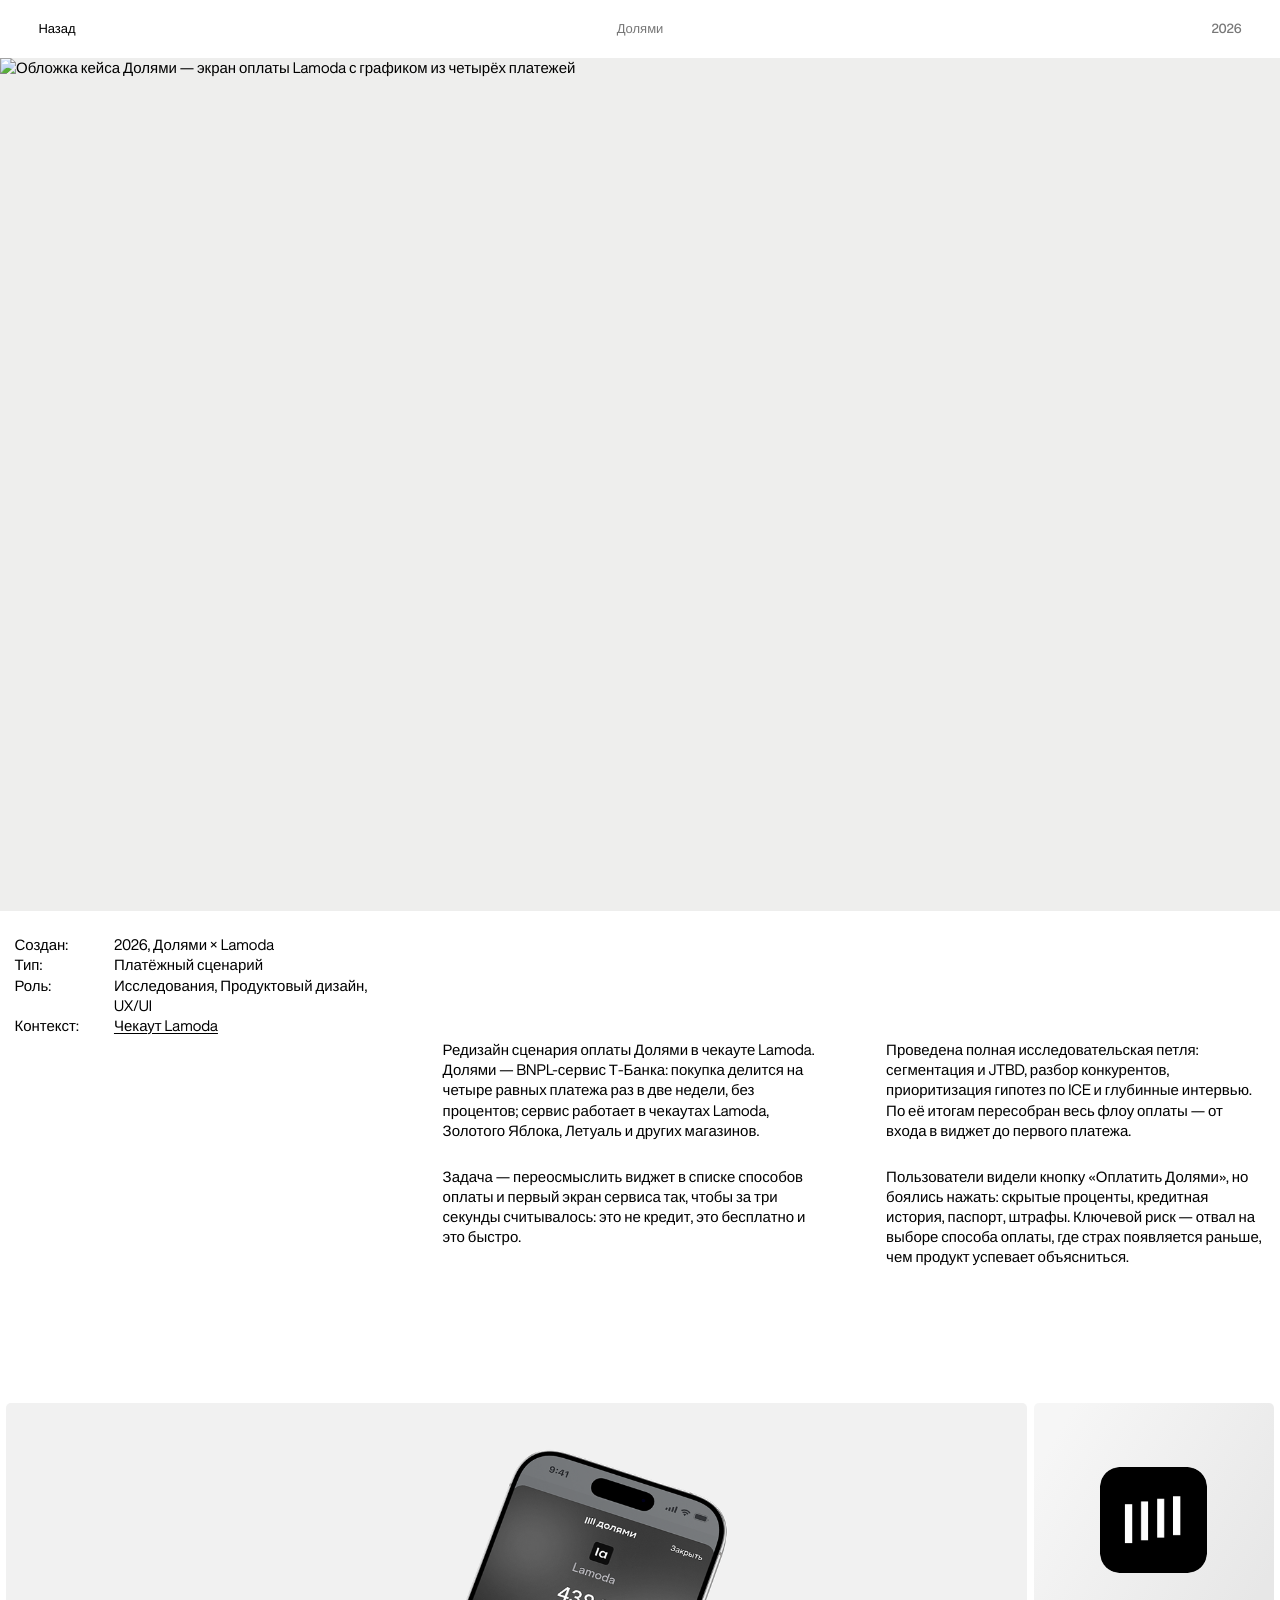
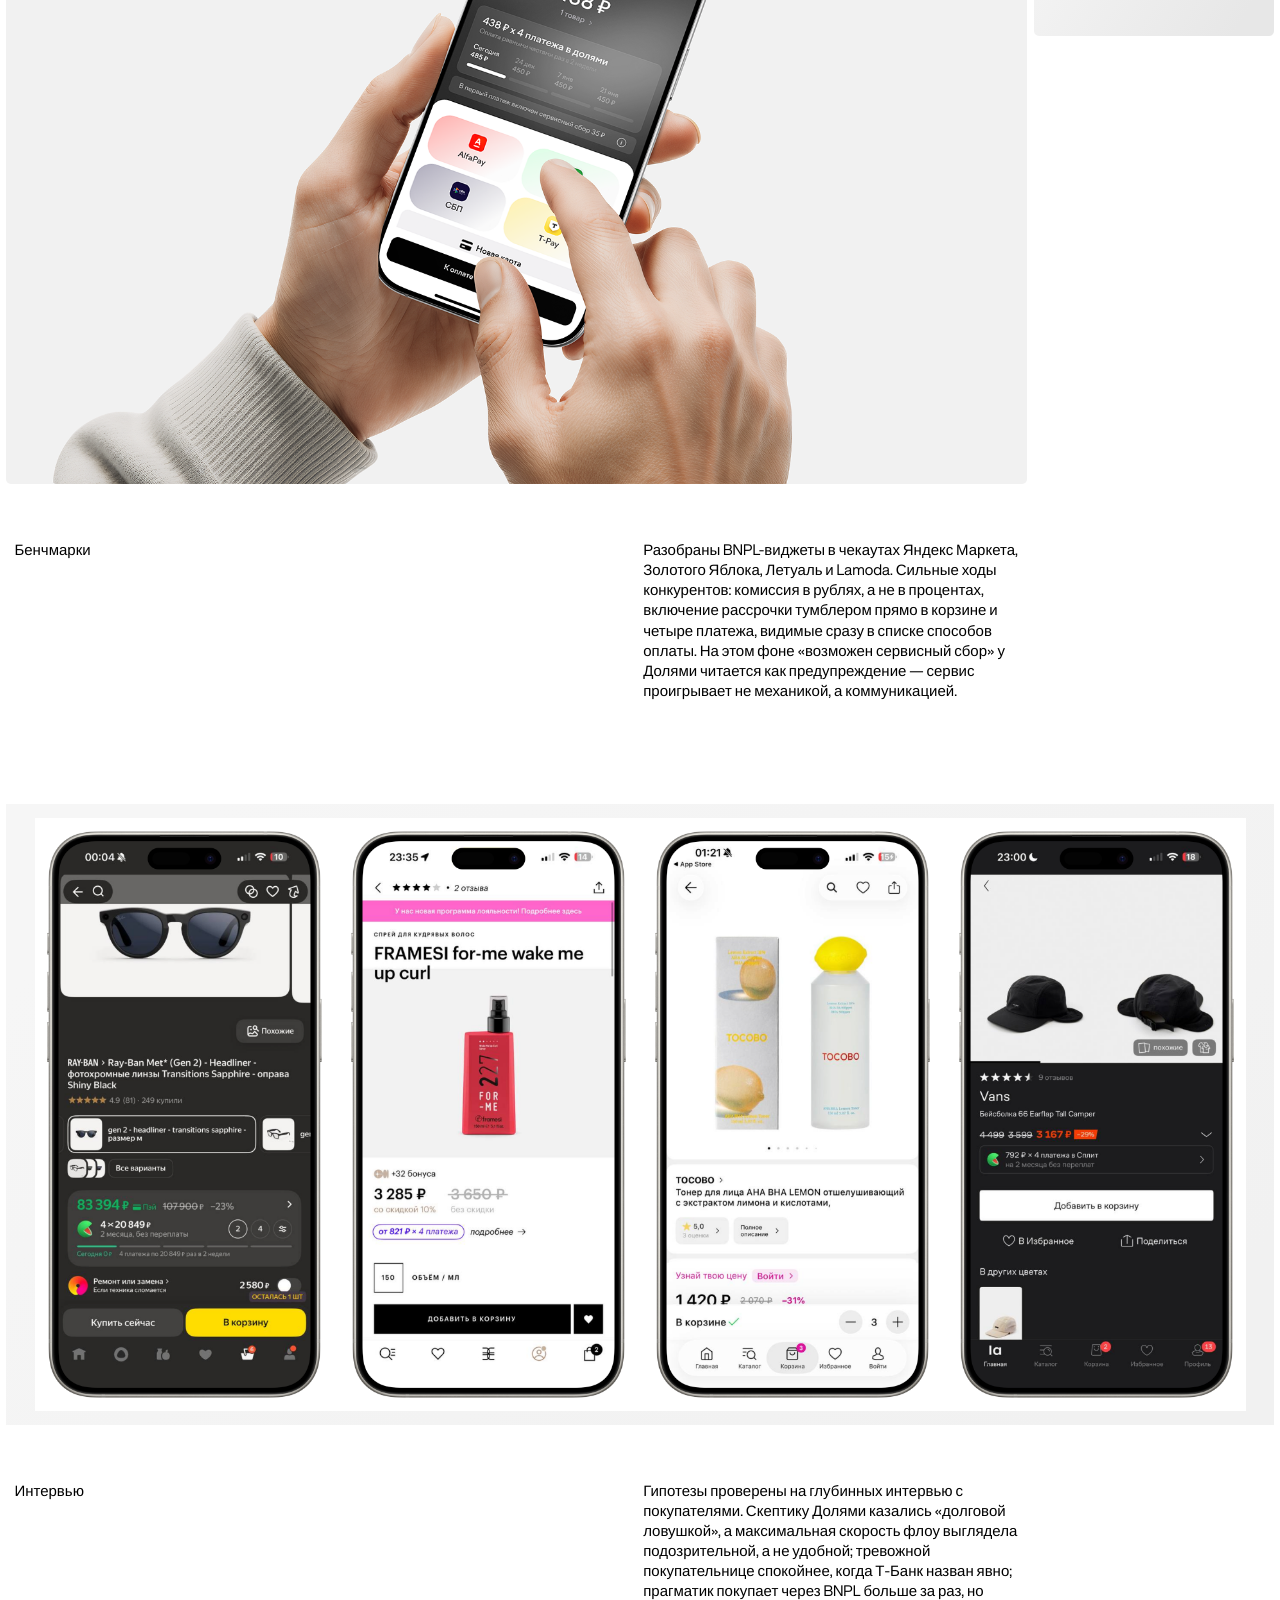
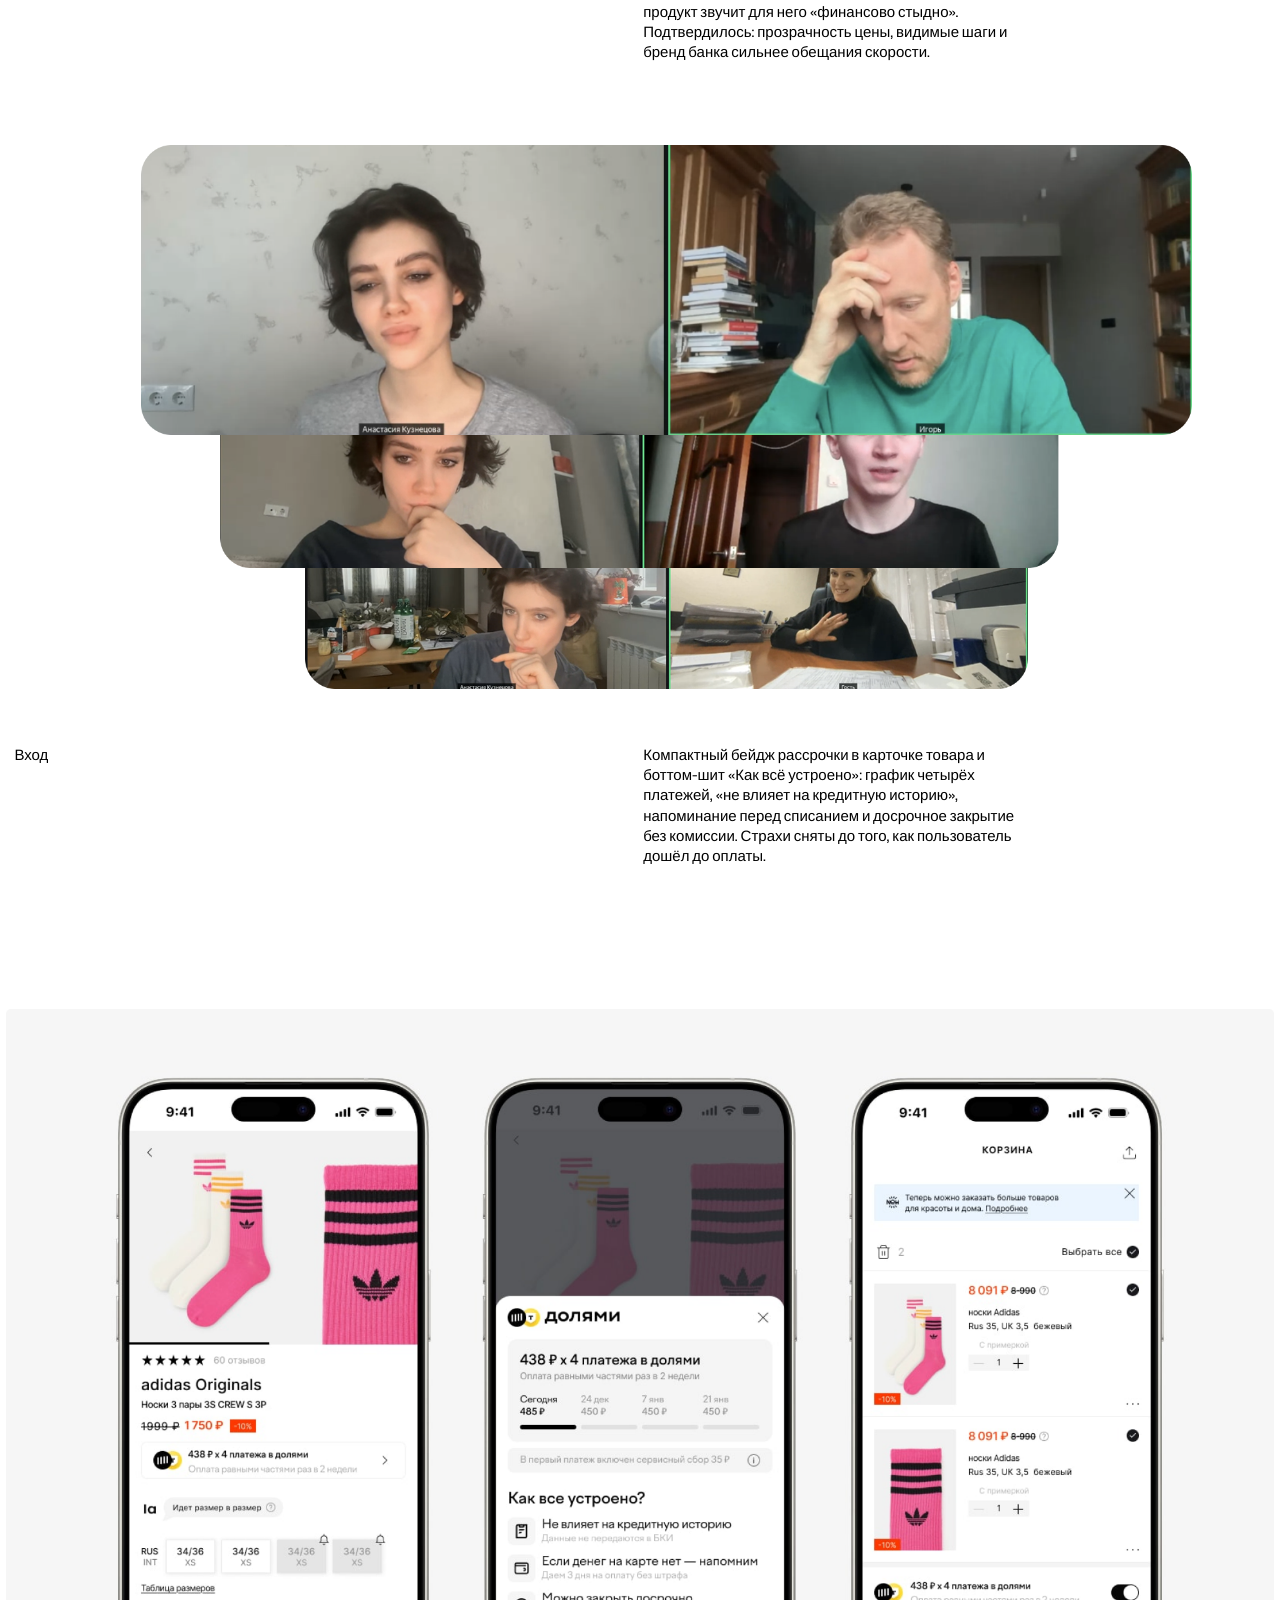
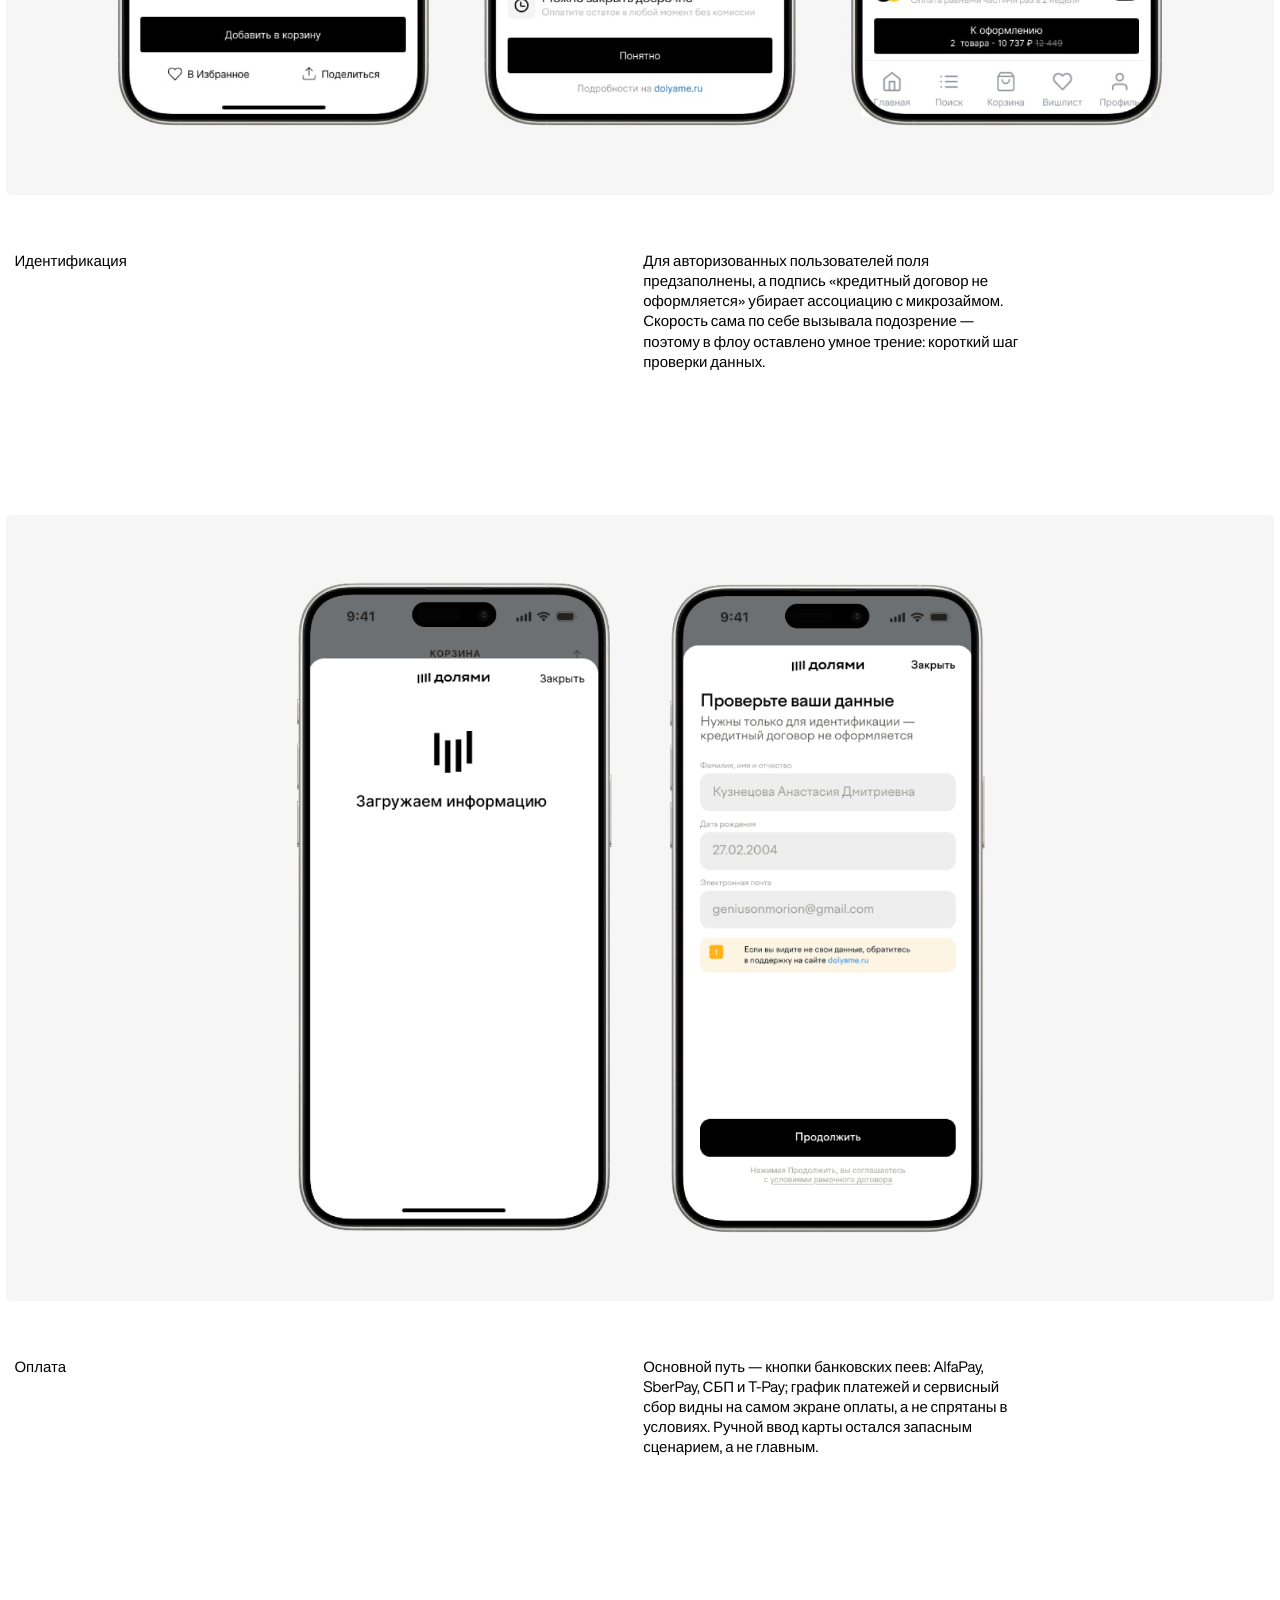
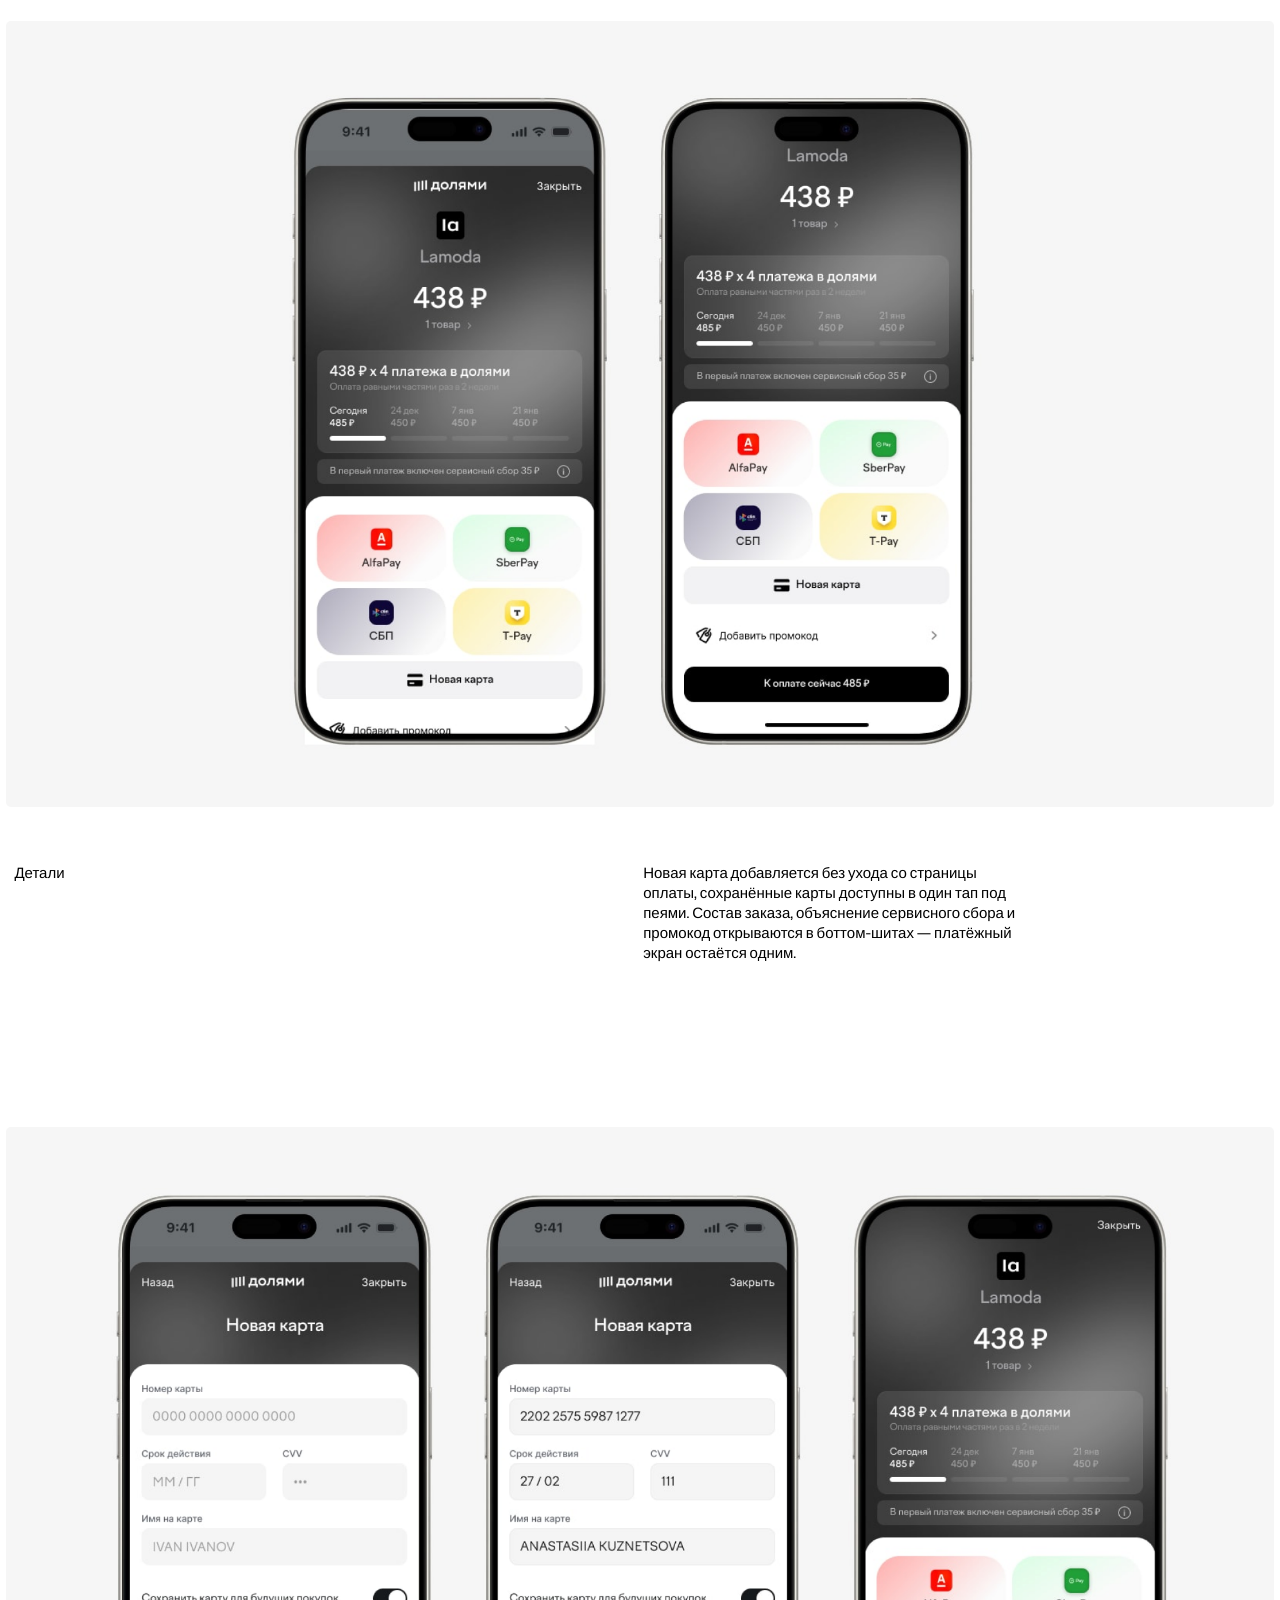
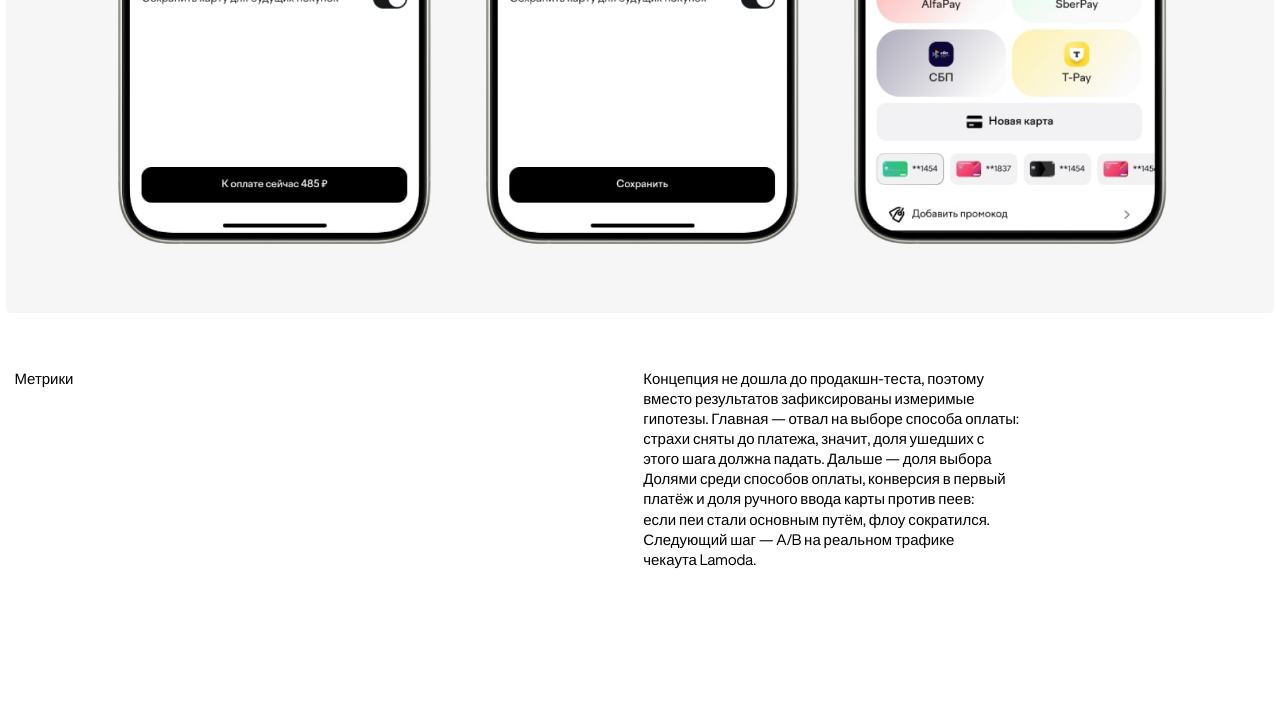
==== commit fcf08ae4: "Use full-bleed high-resolution Dolyami hero" ====
--- a/cases/dolyami/index.html
+++ b/cases/dolyami/index.html
@@ -17,7 +17,7 @@
       rel="icon"
       href="data:image/svg+xml,%3Csvg xmlns='http://www.w3.org/2000/svg' viewBox='0 0 64 64'%3E%3Crect width='64' height='64' rx='14' fill='%23161513'/%3E%3Cpath d='M20 18h24v6H30v8h12v6H30v8h15v6H20z' fill='%23fffaf2'/%3E%3C/svg%3E"
     />
-    <link rel="stylesheet" href="../../styles.css?v=dolyami-case" />
+    <link rel="stylesheet" href="../../styles.css?v=dolyami-hero-hq" />
   </head>
   <body class="case-page">
     <header class="case-page__header" aria-label="Навигация по кейсу">
@@ -28,7 +28,7 @@
     <main class="case-study">
       <figure class="case-study__hero case-study__hero--dolyami">
         <img
-          src="../../assets/cases/dolyami/hero.png"
+          src="../../assets/cases/dolyami/hero-hq.png"
           alt="Обложка кейса Долями — экран оплаты Lamoda с графиком из четырёх платежей"
           decoding="async"
         />
--- a/styles.css
+++ b/styles.css
@@ -2941,7 +2941,10 @@
 }
 
 .case-study__hero--dolyami {
-  aspect-ratio: 1968 / 1342;
+  width: calc(100% + 2 * var(--case-gap));
+  aspect-ratio: 3 / 2;
+  position: relative;
+  left: calc(-1 * var(--case-gap));
 }
 
 .case-study__product-showcase--dolyami {
